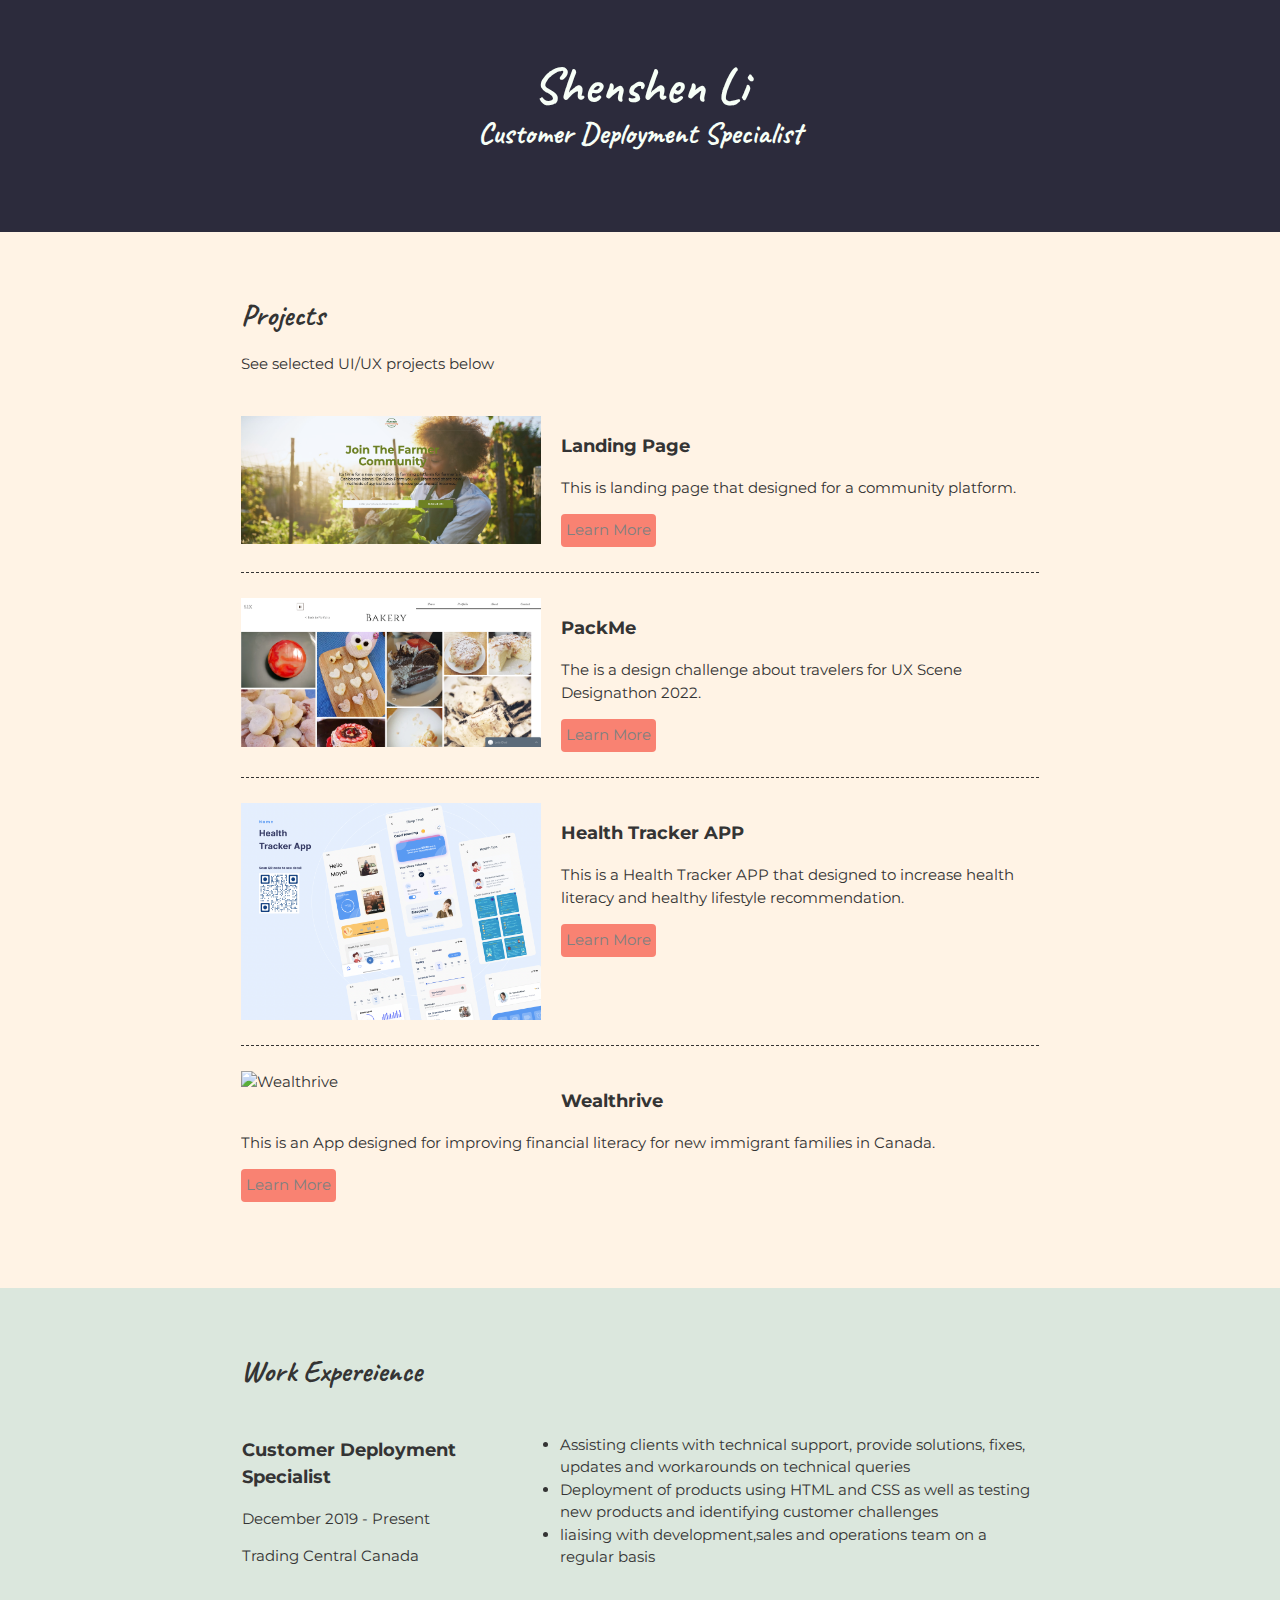
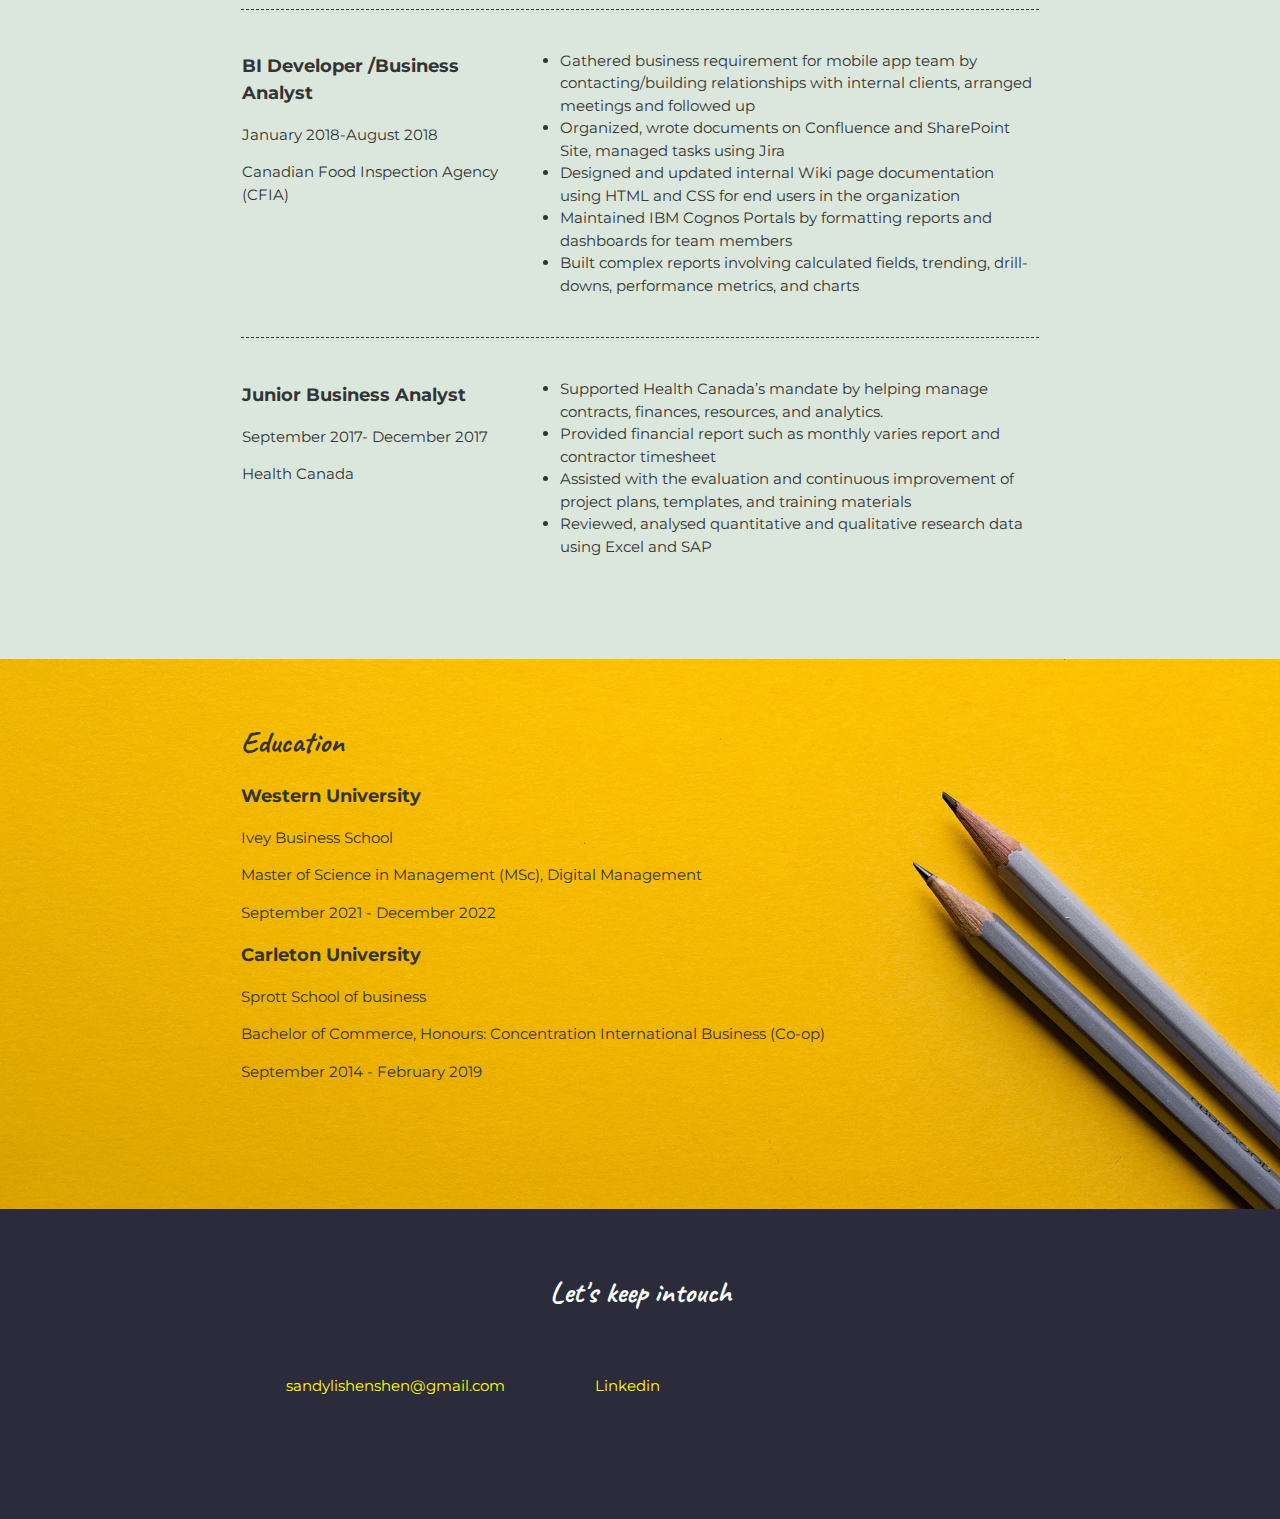
==== index.html @ 607947b1 "Update index.html" ====
<!DOCTYPE html>
<html lang="en">
<head>
	<meta charset="utf-8">
	<meta name = "profolio" content="new profolio page ">
	<title>Shenshen Li</title>

    <link href="https://fonts.googleapis.com/css?family=Caveat|Montserrat:400,600&display=swap" rel="stylesheet">
	<link href="styless.css" rel="stylesheet" >
</head>
<body>
	<main>
<!-- .......................about .........................-->
		<header>
			<div class="content-wrap">
				<h1>Shenshen Li</h1>
				<h2>Customer Deployment Specialist</h2>
				<p> </p>
			</div>
		</header>
<!-- .......................projects.........................-->		
		<section class="projects">
			<div class="content-wrap divider">
				<h2>Projects</h2>
				<p>See selected UI/UX projects below </p>
				<section class="project-item">
					<img src="Screen Shot 2022-08-23 at 4.52.45 PM.png" alt="landing page">
					<h3>Landing Page</h3>
					<p>This is landing page that designed for a community platform. </p>
					<a class="bth" href="https://farmercommunity-landingpage.webflow.io/" target="_blank">Learn More</a>
				</section>
				<section class="project-item">
					<img src="foodwix.png" alt="Devpost">
					<h3>PackMe</h3>
					<p>The is a design challenge about travelers for UX Scene Designathon 2022. </p>

					<a class="bth" href=" https://devpost.com/software/packme?ref_content=user-portfolio&ref_feature=in_progress" target="_blank">Learn More</a>	
				</section>
				<section class="project-item">
					<img src="Screen Shot 2022-06-23 at 11.46.42 PM.png" alt="APP">
					<h3>Health Tracker APP</h3>
					<p>This is a Health Tracker APP that designed to increase health literacy and healthy lifestyle recommendation.</p>
					<a class="bth" href="https://www.figma.com/proto/565x7uOjhuaVOLy9iM3Ex4/Roche-Prototype?node-id=97%3A1540&scaling=scale-down&page-id=97%3A1268&starting-point-node-id=97%3A1540" target="_blank">Learn More</a>
				</section>
				<section class="project-item">
					<img src="Group 1457.png" alt="Wealthrive">
					<h3>Wealthrive</h3>
					<p>This is an App designed for improving financial literacy for new immigrant families in Canada. </p>
					<a class="bth" href="https://devpost.com/software/wealthrive?ref_content=my-projects-tab&ref_feature=my_projects" target="_blank">Learn More</a>
				</section>
			</div>
		</section>
<!-- .......................work expereience ................-->
		
		<section class="work">
			<div class="content-wrap divider">
				<h2>Work Expereience</h2>
			<!-- job one -->
				<section class="job-item">
					<div class="job-detail">
						<h3>Customer Deployment Specialist</h3>
						<p>December 2019 - Present</p>
						<p>Trading Central Canada</p>
					</div>
					<ul class="job-summary">
						<li> Assisting clients with technical support, provide solutions, fixes, updates and workarounds on technical queries</li>
						<li> Deployment of products using HTML and CSS as well as testing new products and identifying customer challenges</li>
						<li> liaising with development,sales and operations team on a regular basis</li>
					</ul>
				</section>
			<!-- job two -->
				<section class="job-item">
					<div class="job-detail">
						<h3>BI Developer /Business Analyst</h3>
						<p>January 2018-August 2018</p>
						<p>Canadian Food Inspection Agency (CFIA)</p>
					</div>
					<ul class="job-summary">
						<li> Gathered business requirement for mobile app team by contacting/building relationships with internal clients, arranged meetings and followed up   </li>
						<li>Organized, wrote documents on Confluence and SharePoint Site, managed tasks using Jira</li>
						<li>Designed and updated internal Wiki page documentation using HTML and CSS for end users in the organization</li>
						<li>Maintained IBM Cognos Portals by formatting reports and dashboards for team members</li>
						<li>Built complex reports involving calculated fields, trending, drill-downs, performance metrics, and charts</li>
					</ul>
				</section>
			<!-- job three -->
				<section class="job-item">
					<div class="job-detail">
						<h3>Junior Business Analyst</h3>
						<p>September 2017- December 2017</p>
						<p>Health Canada</p>
					</div>
					<ul class="job-summary">
						<li>Supported Health Canada’s mandate by helping manage contracts, finances, resources, and analytics.</li>
						<li> Provided financial report such as monthly varies report and contractor timesheet</li>
						<li> Assisted with the evaluation and continuous improvement of project plans, templates, and training materials</li>
						<li>Reviewed, analysed quantitative and qualitative research data using Excel and SAP</li>
					</ul>
				</section>
			</div>
		</section>

<!-- .......................education.........................-->
		<section class="education">
			<div class="content-wrap">
				<h2>Education</h2>
				<section>
					<h3>Western University</h3>
					<p>Ivey Business School</p>
					<p>Master of Science in Management (MSc), Digital Management</p>
					<p>September 2021 - December 2022</p>
				</section>
				<section>
					<h3>Carleton University</h3>
					<p>Sprott School of business</p>
					<p>Bachelor of Commerce, Honours: Concentration International Business (Co-op)</p>
					<p>September 2014 - February 2019</p>
				</section>

			</div>
		</section>

<!-- .......................content info......................-->
		<footer>
			<div class="content-wrap">
				<h2>Let's keep intouch</h2>
				<ul class="contact-list">
					<li><a href ="sandylishenshen@gmail.com" target="_blank">sandylishenshen@gmail.com</a></li> 
					<li><a href ="https://www.linkedin.com/in/shenshen-l-138b79b1/" target="_blank">Linkedin</a></li>
				</ul>
			</div>
		</footer>
	</main>
</body>
</html>
---- styless.css ----
/*---------------------------global styles---------------------------*/

html {
  box-sizing: border-box;
}
*, *:before, *:after {
  box-sizing: inherit;
}

body {
	color: #343434;
	margin: 0;
	padding: 0;
	font-size: 15px;
	line-height: 1.5;
	text-align: left;
	font-family: 'Montserrat', sans-serif;
}
h1{
	font-size: 50px;
	line-height: 1;
}

h2{
	font-size: 30px;
}
h1,h2{
	font-family: 'Caveat', cursive;
	margin: 0;
	border: 0;
}

.content-wrap {
	max-width: 800px;
  	width: 85%;
  	margin: 0 auto;
  	padding: 60px 0;
}

a{
	color: grey;
	text-decoration: none
}
a:hover{
	text-decoration: none;
	color: black;
}

img{
	width: 300px;
}
div{
	border:1px solid transparent;
}

.divider > section {
  border-bottom: 1px dashed #343434;
  padding: 25px 0;
}
.divider > section:last-of-type {
  border-bottom: none;
}

/*-------------------------profile----------------------------*/
header {
	background: #2c2b3c;
	color: #F7FFF7;
	margin: 0;
	text-align: center;
}


/*--------------------------projects---------------------------------*/
.projects {
	background: #FFF3E5;
}
.bth {
	background: #f98272;
	color: grey;
	text-decoration: none;
	padding: 5px;
	border-radius: 4px;
	display: inline-block;

}
.bth:hover{
	background:#ffcc56;
}

.project-item {
	overflow: hidden;
}
/*----------------------------------work experience--------------------------*/

.work {
	background: #DBE7DD;
}

/*--------------------------------------education------------------------------------*/
.education {
	background-image: url(joanna-kosinska-unsplash.jpg);
	background-size: cover;
	background-position: top right;
  	padding-bottom: 50px;
}

/*---------------------------------------contact info---------------------------------*/
footer {
	background: #2c2b3c;
	color: #F7FFF7;
	text-align: center;
}

.contact-list {
	list-style-type: none;
	padding: 0;
	display: flex;

}

.contact-list a {
  padding: 35px;
  margin: 10px;
  display: inline-block;
  color: yellow;
}

.contact-list a:hover{
	color: white;
}

/*------------------------------------------responsive-------------------------*/

  .job-item {
    display: grid;
    grid-template-columns: 1fr 2fr;
    column-gap: 20px;
  }
 /* @media screen and (min-width:750px){
  header, footer {
    text-align: center;
  }*/
    .project-item img {
    float: left;
    margin-right: 20px;
  }
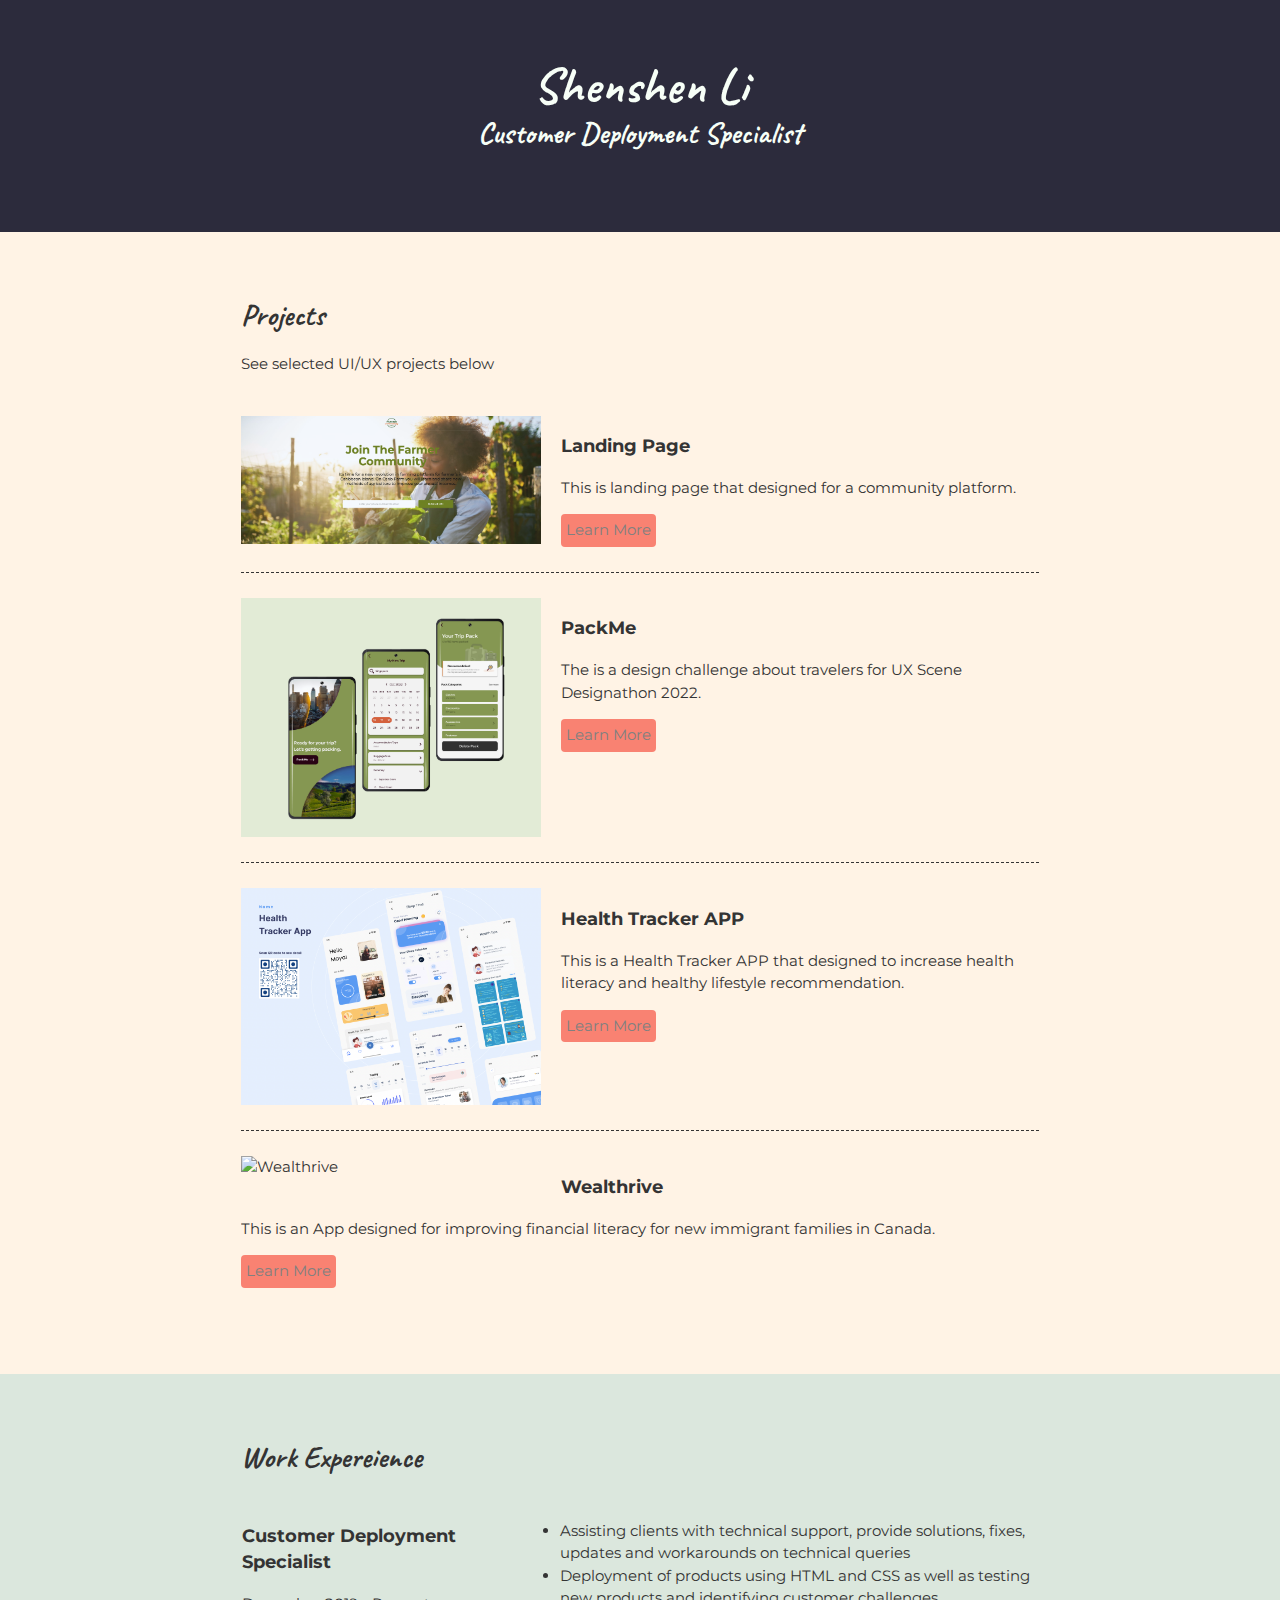
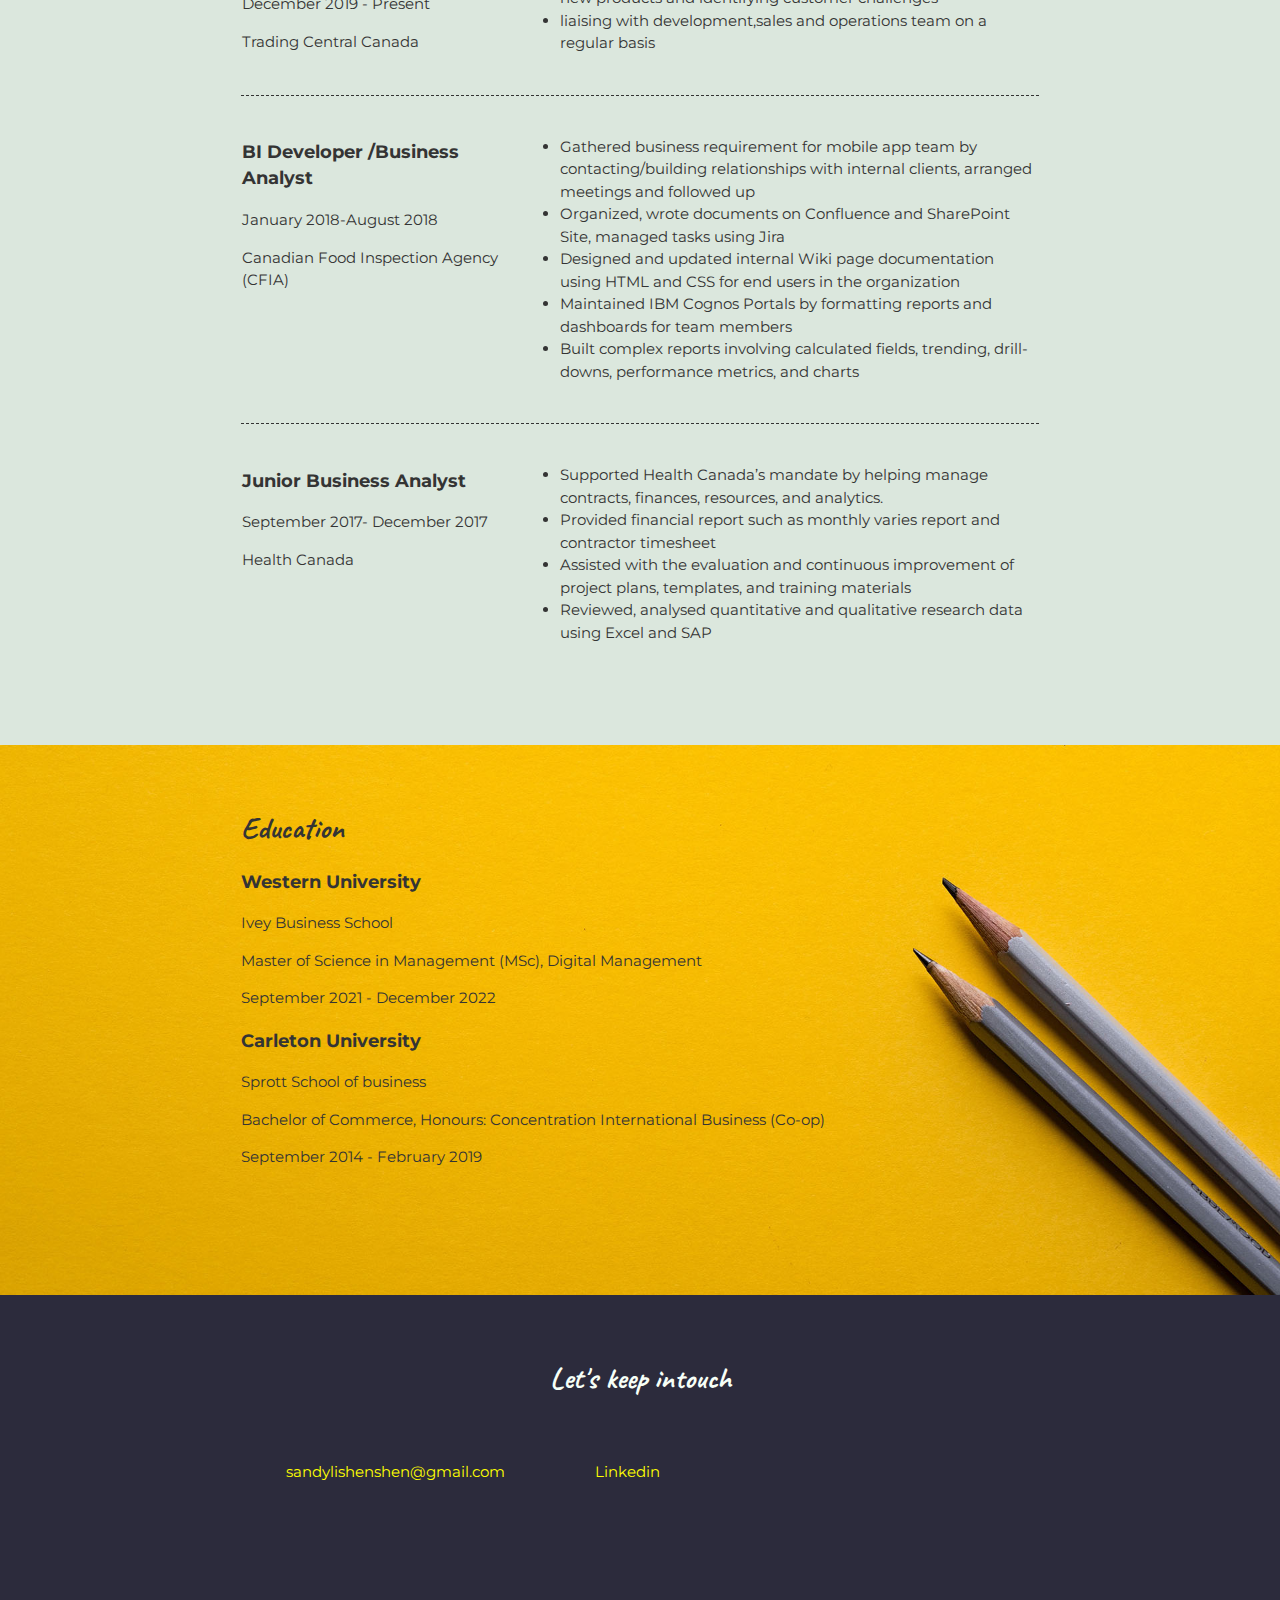
==== commit 19d8ee29: "Update index.html" ====
--- a/index.html
+++ b/index.html
@@ -1,4 +1,4 @@
-<!DOCTYPE html>
+ <!DOCTYPE html>
 <html lang="en">
 <head>
 	<meta charset="utf-8">
@@ -30,7 +30,7 @@
 					<a class="bth" href="https://farmercommunity-landingpage.webflow.io/" target="_blank">Learn More</a>
 				</section>
 				<section class="project-item">
-					<img src="foodwix.png" alt="Devpost">
+					<img src="Frame 1.png" alt="Devpost">
 					<h3>PackMe</h3>
 					<p>The is a design challenge about travelers for UX Scene Designathon 2022. </p>
 
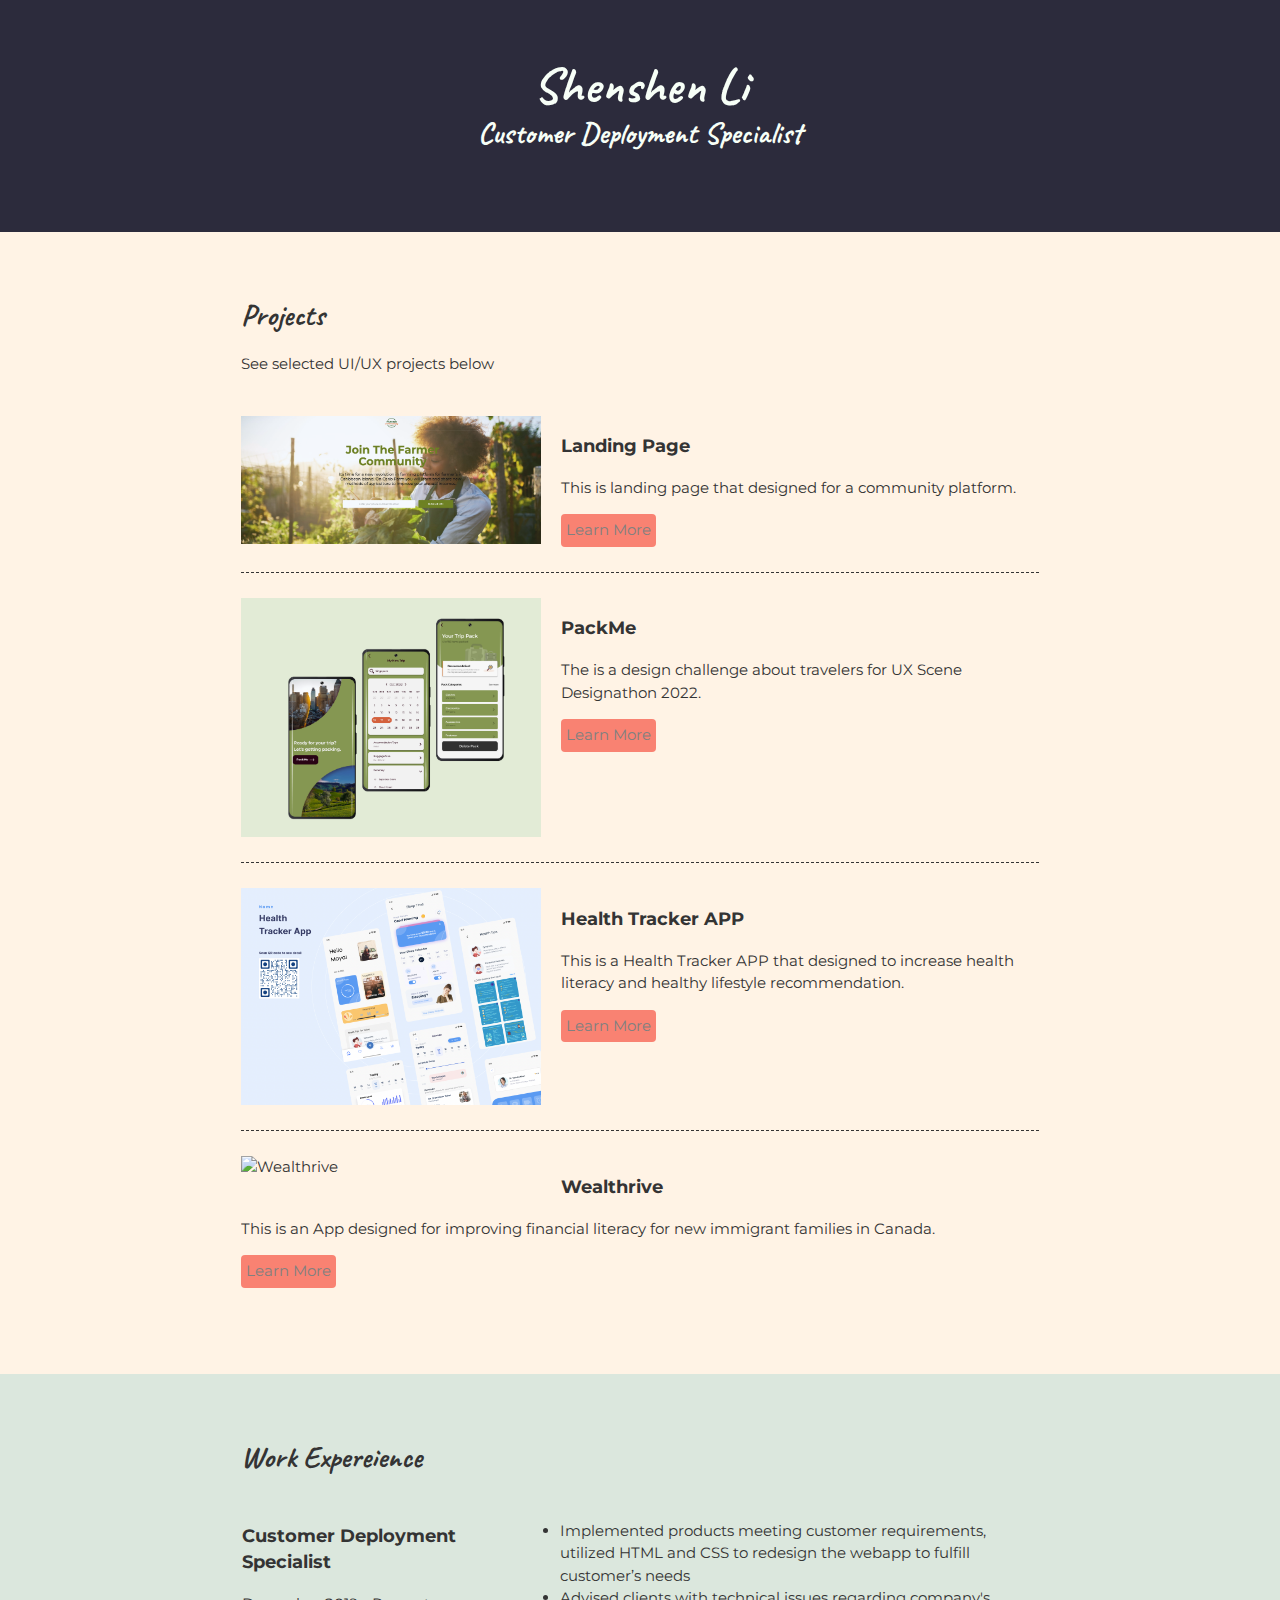
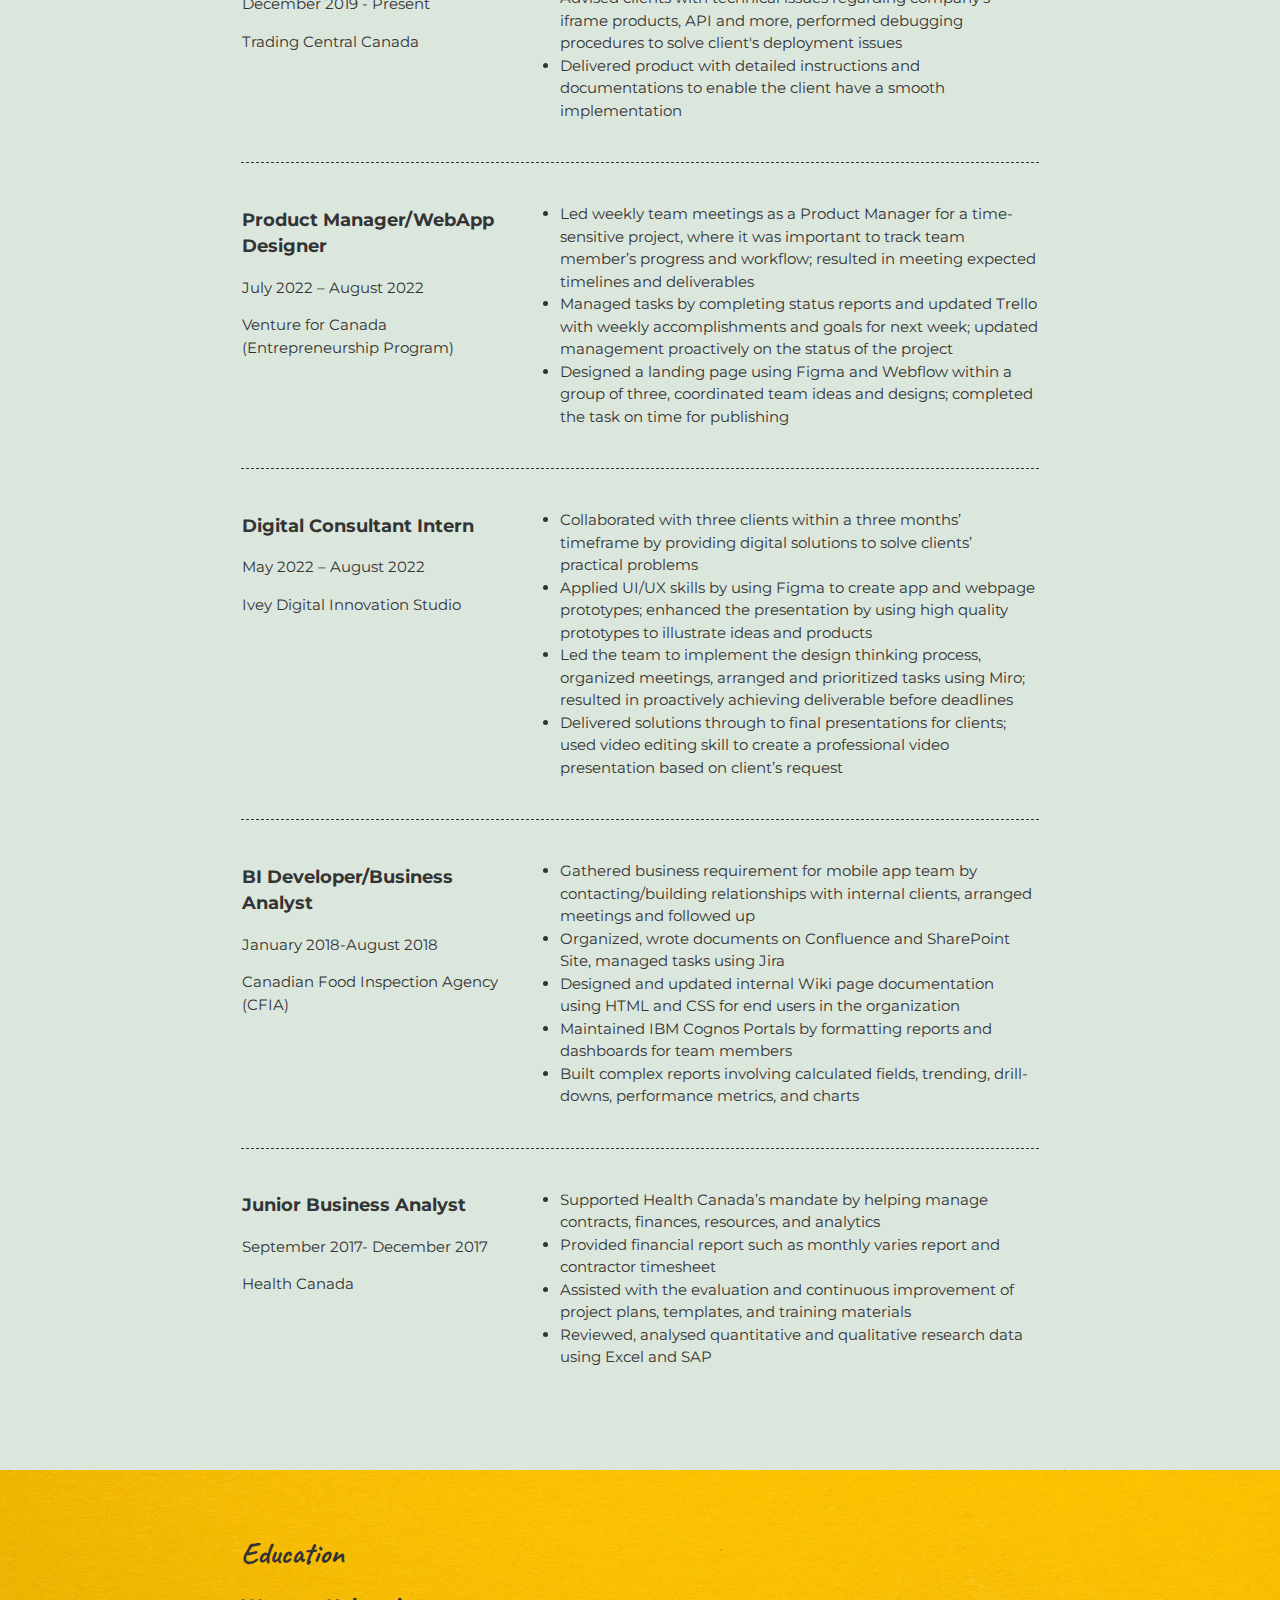
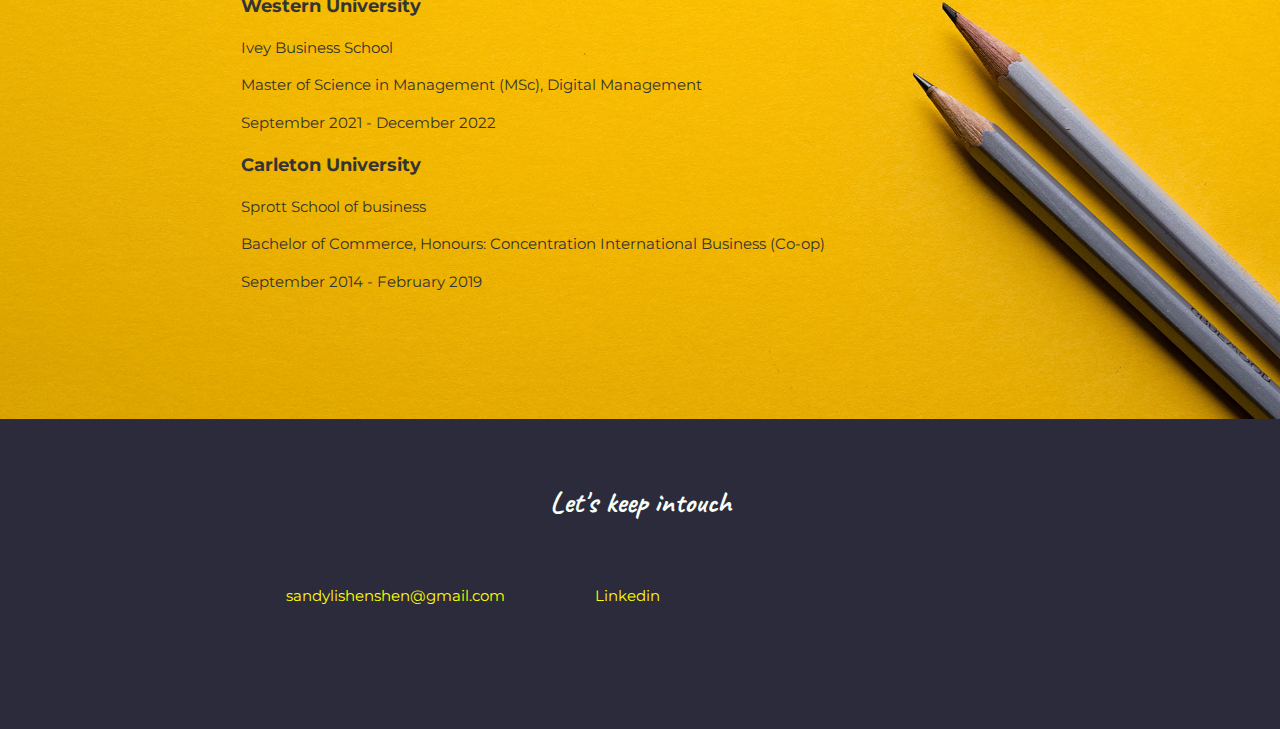
==== commit 23104dd3: "Update index.html" ====
--- a/index.html
+++ b/index.html
@@ -63,27 +63,57 @@
 						<p>Trading Central Canada</p>
 					</div>
 					<ul class="job-summary">
-						<li> Assisting clients with technical support, provide solutions, fixes, updates and workarounds on technical queries</li>
-						<li> Deployment of products using HTML and CSS as well as testing new products and identifying customer challenges</li>
-						<li> liaising with development,sales and operations team on a regular basis</li>
+						<li> Implemented products meeting customer requirements, utilized HTML and CSS to redesign the webapp to fulfill customer’s needs</li>
+						<li> Advised clients with technical issues regarding company's iframe products, API and more, performed debugging procedures to solve client's deployment issues</li>
+						<li> Delivered product with detailed instructions and documentations to enable the client have a smooth implementation</li>
 					</ul>
 				</section>
+				
 			<!-- job two -->
 				<section class="job-item">
 					<div class="job-detail">
-						<h3>BI Developer /Business Analyst</h3>
+						<h3>Product Manager/WebApp Designer</h3>
+						<p>July 2022 – August 2022</p>
+						<p>Venture for Canada (Entrepreneurship Program)</p>
+					</div>
+					<ul class="job-summary">
+						<li>Led weekly team meetings as a Product Manager for a time-sensitive project, where it was important to track team member’s progress and workflow; resulted in meeting expected timelines and deliverables </li>
+						<li>Managed tasks by completing status reports and updated Trello with weekly accomplishments and goals for next week; updated management proactively on the status of the project</li>
+						<li>Designed a landing page using Figma and Webflow within a group of three, coordinated team ideas and designs; completed the task on time for publishing</li>
+					</ul>
+				</section>
+				
+			<!-- job three -->
+				<section class="job-item">
+					<div class="job-detail">
+						<h3>Digital Consultant Intern</h3>
+						<p>May 2022 – August 2022</p>
+						<p>Ivey Digital Innovation Studio</p>
+					</div>
+					<ul class="job-summary">
+						<li>Collaborated with three clients within a three months’ timeframe by providing digital solutions to solve clients’ practical problems</li>
+						<li>Applied UI/UX skills by using Figma to create app and webpage prototypes; enhanced the presentation by using high quality prototypes to illustrate ideas and products</li>
+						<li>Led the team to implement the design thinking process, organized meetings, arranged and prioritized tasks using Miro; resulted in proactively achieving deliverable before deadlines</li>
+						<li>Delivered solutions through to final presentations for clients; used video editing skill to create a professional video presentation based on client’s request</li>
+					</ul>
+				</section>
+				
+			<!-- job four -->
+				<section class="job-item">
+					<div class="job-detail">
+						<h3>BI Developer/Business Analyst</h3>
 						<p>January 2018-August 2018</p>
 						<p>Canadian Food Inspection Agency (CFIA)</p>
 					</div>
 					<ul class="job-summary">
-						<li> Gathered business requirement for mobile app team by contacting/building relationships with internal clients, arranged meetings and followed up   </li>
+						<li>Gathered business requirement for mobile app team by contacting/building relationships with internal clients, arranged meetings and followed up</li>
 						<li>Organized, wrote documents on Confluence and SharePoint Site, managed tasks using Jira</li>
 						<li>Designed and updated internal Wiki page documentation using HTML and CSS for end users in the organization</li>
 						<li>Maintained IBM Cognos Portals by formatting reports and dashboards for team members</li>
 						<li>Built complex reports involving calculated fields, trending, drill-downs, performance metrics, and charts</li>
 					</ul>
 				</section>
-			<!-- job three -->
+			<!-- job five -->
 				<section class="job-item">
 					<div class="job-detail">
 						<h3>Junior Business Analyst</h3>
@@ -91,9 +121,9 @@
 						<p>Health Canada</p>
 					</div>
 					<ul class="job-summary">
-						<li>Supported Health Canada’s mandate by helping manage contracts, finances, resources, and analytics.</li>
-						<li> Provided financial report such as monthly varies report and contractor timesheet</li>
-						<li> Assisted with the evaluation and continuous improvement of project plans, templates, and training materials</li>
+						<li>Supported Health Canada’s mandate by helping manage contracts, finances, resources, and analytics</li>
+						<li>Provided financial report such as monthly varies report and contractor timesheet</li>
+						<li>Assisted with the evaluation and continuous improvement of project plans, templates, and training materials</li>
 						<li>Reviewed, analysed quantitative and qualitative research data using Excel and SAP</li>
 					</ul>
 				</section>
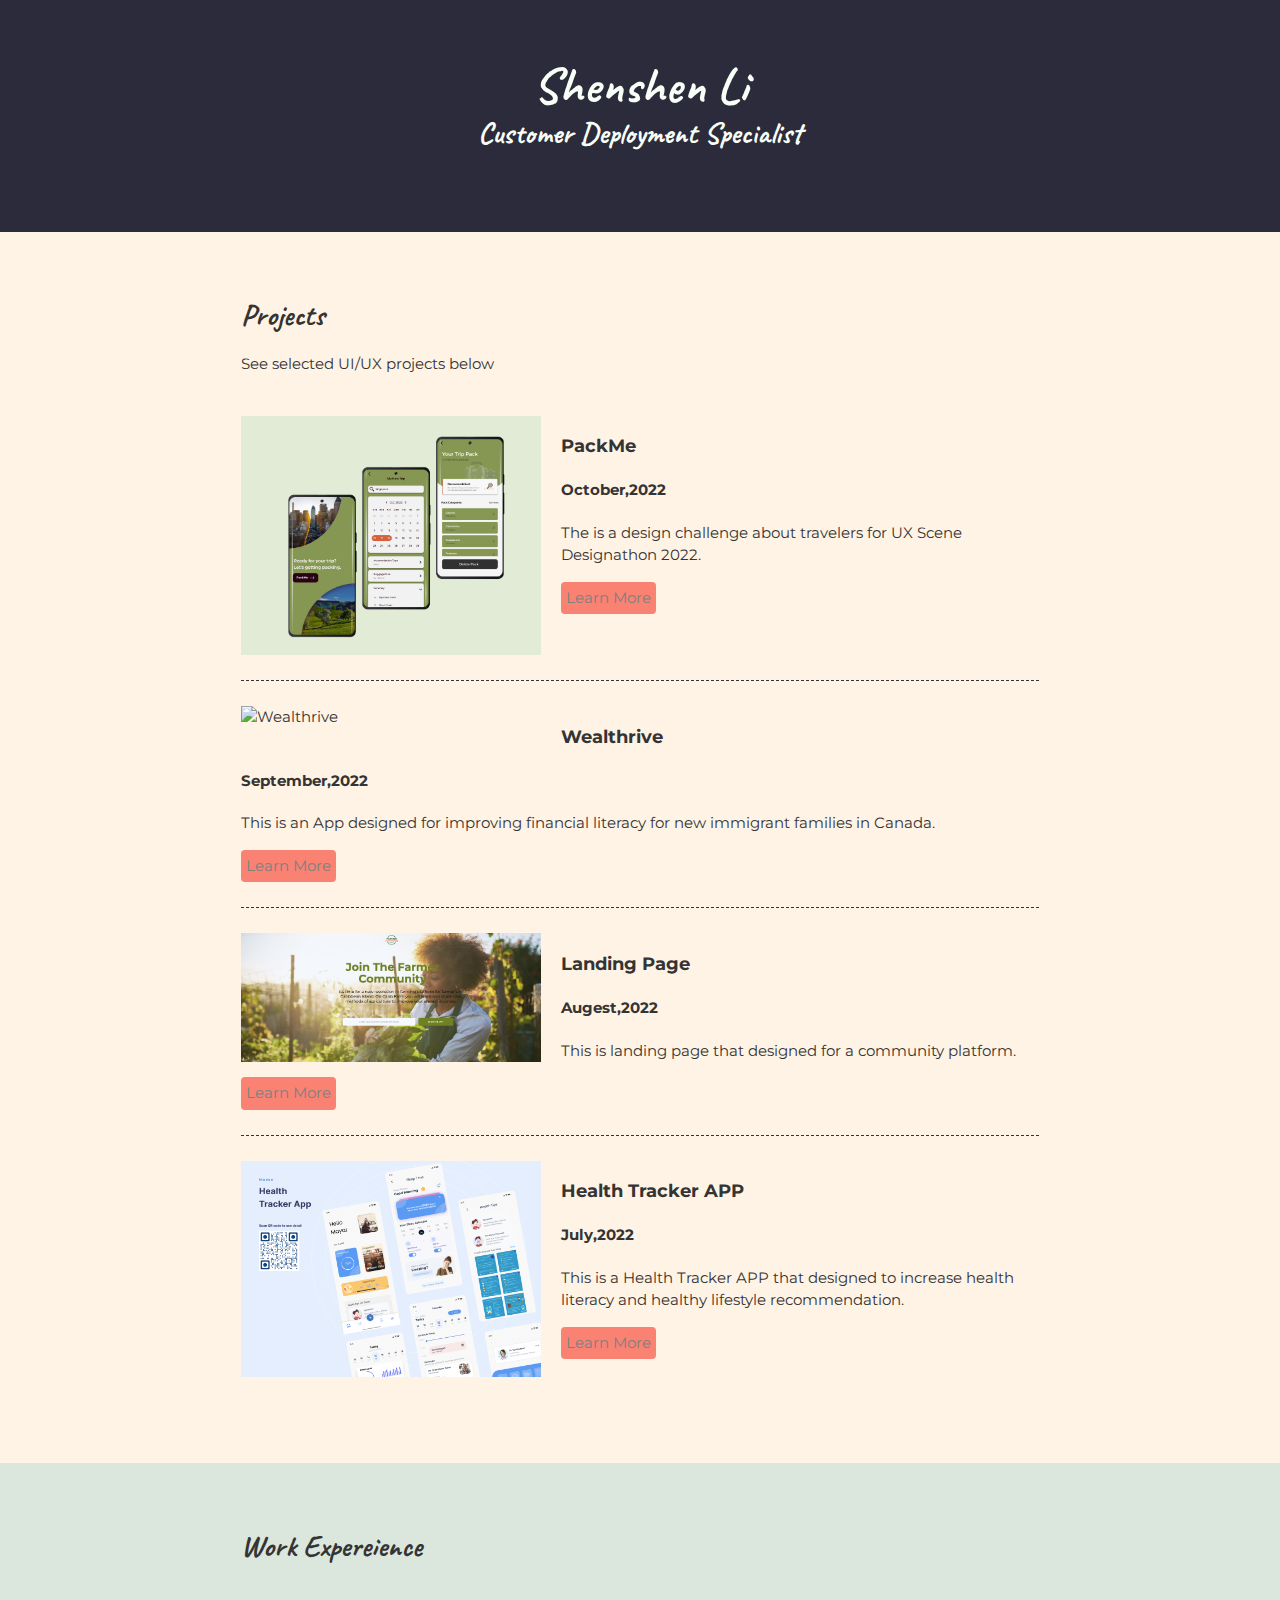
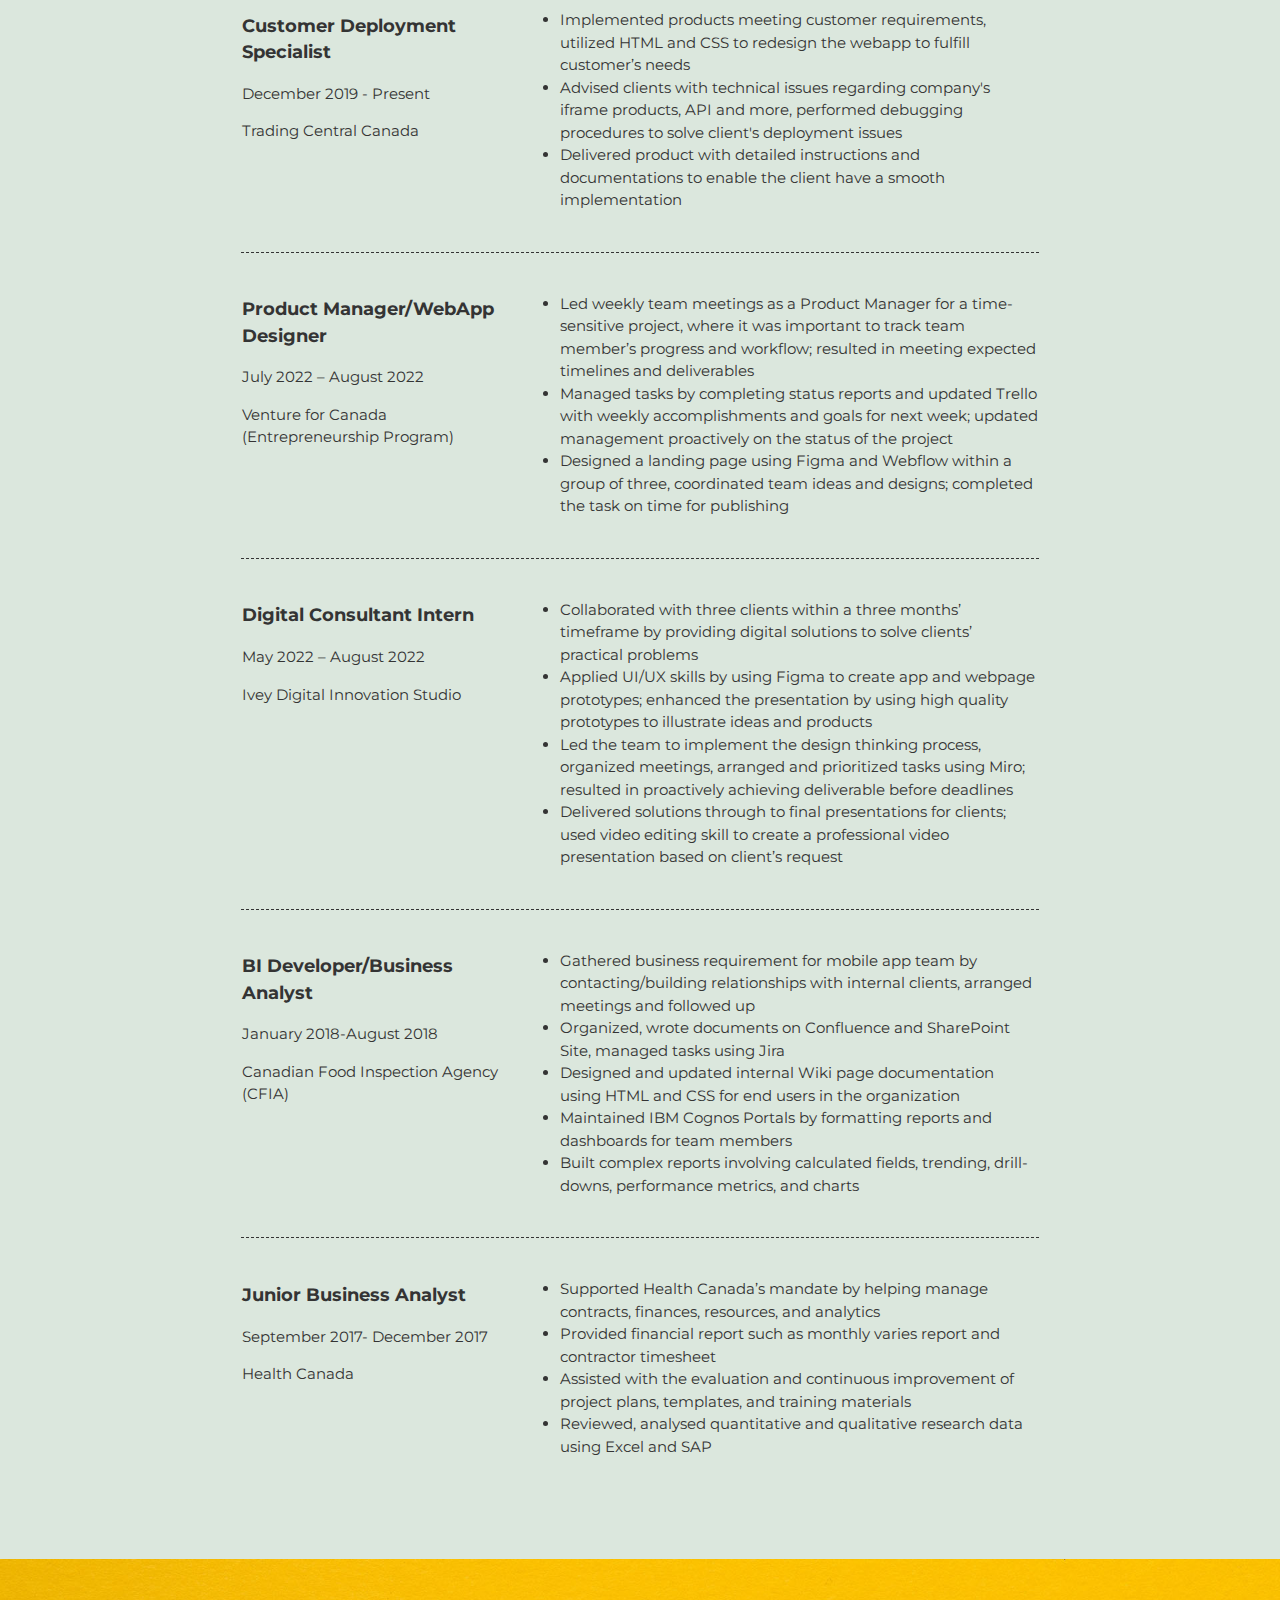
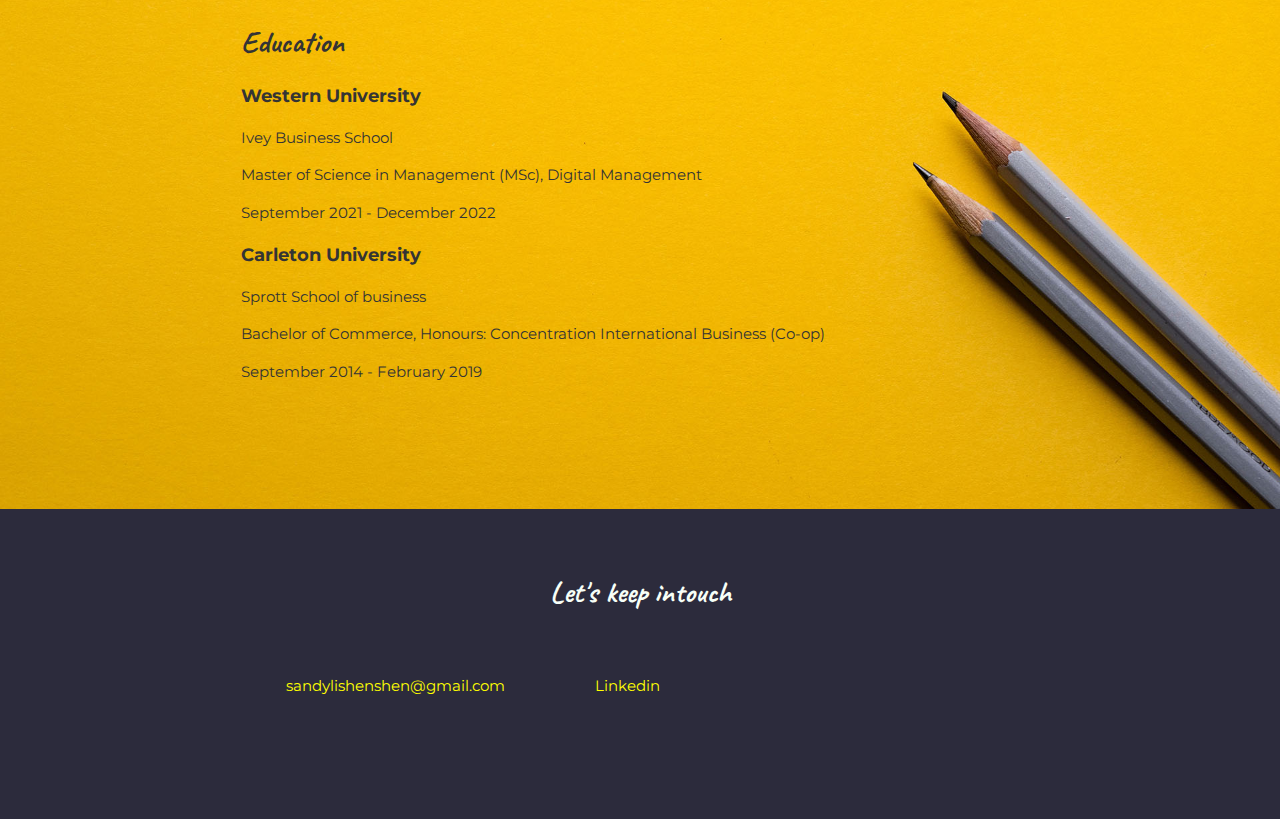
==== commit f70f153b: "Update index.html" ====
--- a/index.html
+++ b/index.html
@@ -24,30 +24,35 @@
 				<h2>Projects</h2>
 				<p>See selected UI/UX projects below </p>
 				<section class="project-item">
+					<img src="Frame 1.png" alt="Devpost">
+					<h3>PackMe</h3>
+					<h4>October,2022</h4>
+					<p>The is a design challenge about travelers for UX Scene Designathon 2022. </p>
+					<a class="bth" href=" https://devpost.com/software/packme?ref_content=user-portfolio&ref_feature=in_progress" target="_blank">Learn More</a>	
+				</section>
+				
+				<section class="project-item">
+					<img src="Group 1457.png" alt="Wealthrive">
+					<h3>Wealthrive</h3>
+					<h4>September,2022</h4>
+					<p>This is an App designed for improving financial literacy for new immigrant families in Canada. </p>
+					<a class="bth" href="https://devpost.com/software/wealthrive?ref_content=my-projects-tab&ref_feature=my_projects" target="_blank">Learn More</a>
+				</section>
+				<section class="project-item">
 					<img src="Screen Shot 2022-08-23 at 4.52.45 PM.png" alt="landing page">
 					<h3>Landing Page</h3>
+					<h4>Augest,2022</h4>
 					<p>This is landing page that designed for a community platform. </p>
 					<a class="bth" href="https://farmercommunity-landingpage.webflow.io/" target="_blank">Learn More</a>
 				</section>
 				<section class="project-item">
-					<img src="Frame 1.png" alt="Devpost">
-					<h3>PackMe</h3>
-					<p>The is a design challenge about travelers for UX Scene Designathon 2022. </p>
-
-					<a class="bth" href=" https://devpost.com/software/packme?ref_content=user-portfolio&ref_feature=in_progress" target="_blank">Learn More</a>	
-				</section>
-				<section class="project-item">
 					<img src="Screen Shot 2022-06-23 at 11.46.42 PM.png" alt="APP">
 					<h3>Health Tracker APP</h3>
+					<h4>July,2022</h4>
 					<p>This is a Health Tracker APP that designed to increase health literacy and healthy lifestyle recommendation.</p>
 					<a class="bth" href="https://www.figma.com/proto/565x7uOjhuaVOLy9iM3Ex4/Roche-Prototype?node-id=97%3A1540&scaling=scale-down&page-id=97%3A1268&starting-point-node-id=97%3A1540" target="_blank">Learn More</a>
 				</section>
-				<section class="project-item">
-					<img src="Group 1457.png" alt="Wealthrive">
-					<h3>Wealthrive</h3>
-					<p>This is an App designed for improving financial literacy for new immigrant families in Canada. </p>
-					<a class="bth" href="https://devpost.com/software/wealthrive?ref_content=my-projects-tab&ref_feature=my_projects" target="_blank">Learn More</a>
-				</section>
+
 			</div>
 		</section>
 <!-- .......................work expereience ................-->
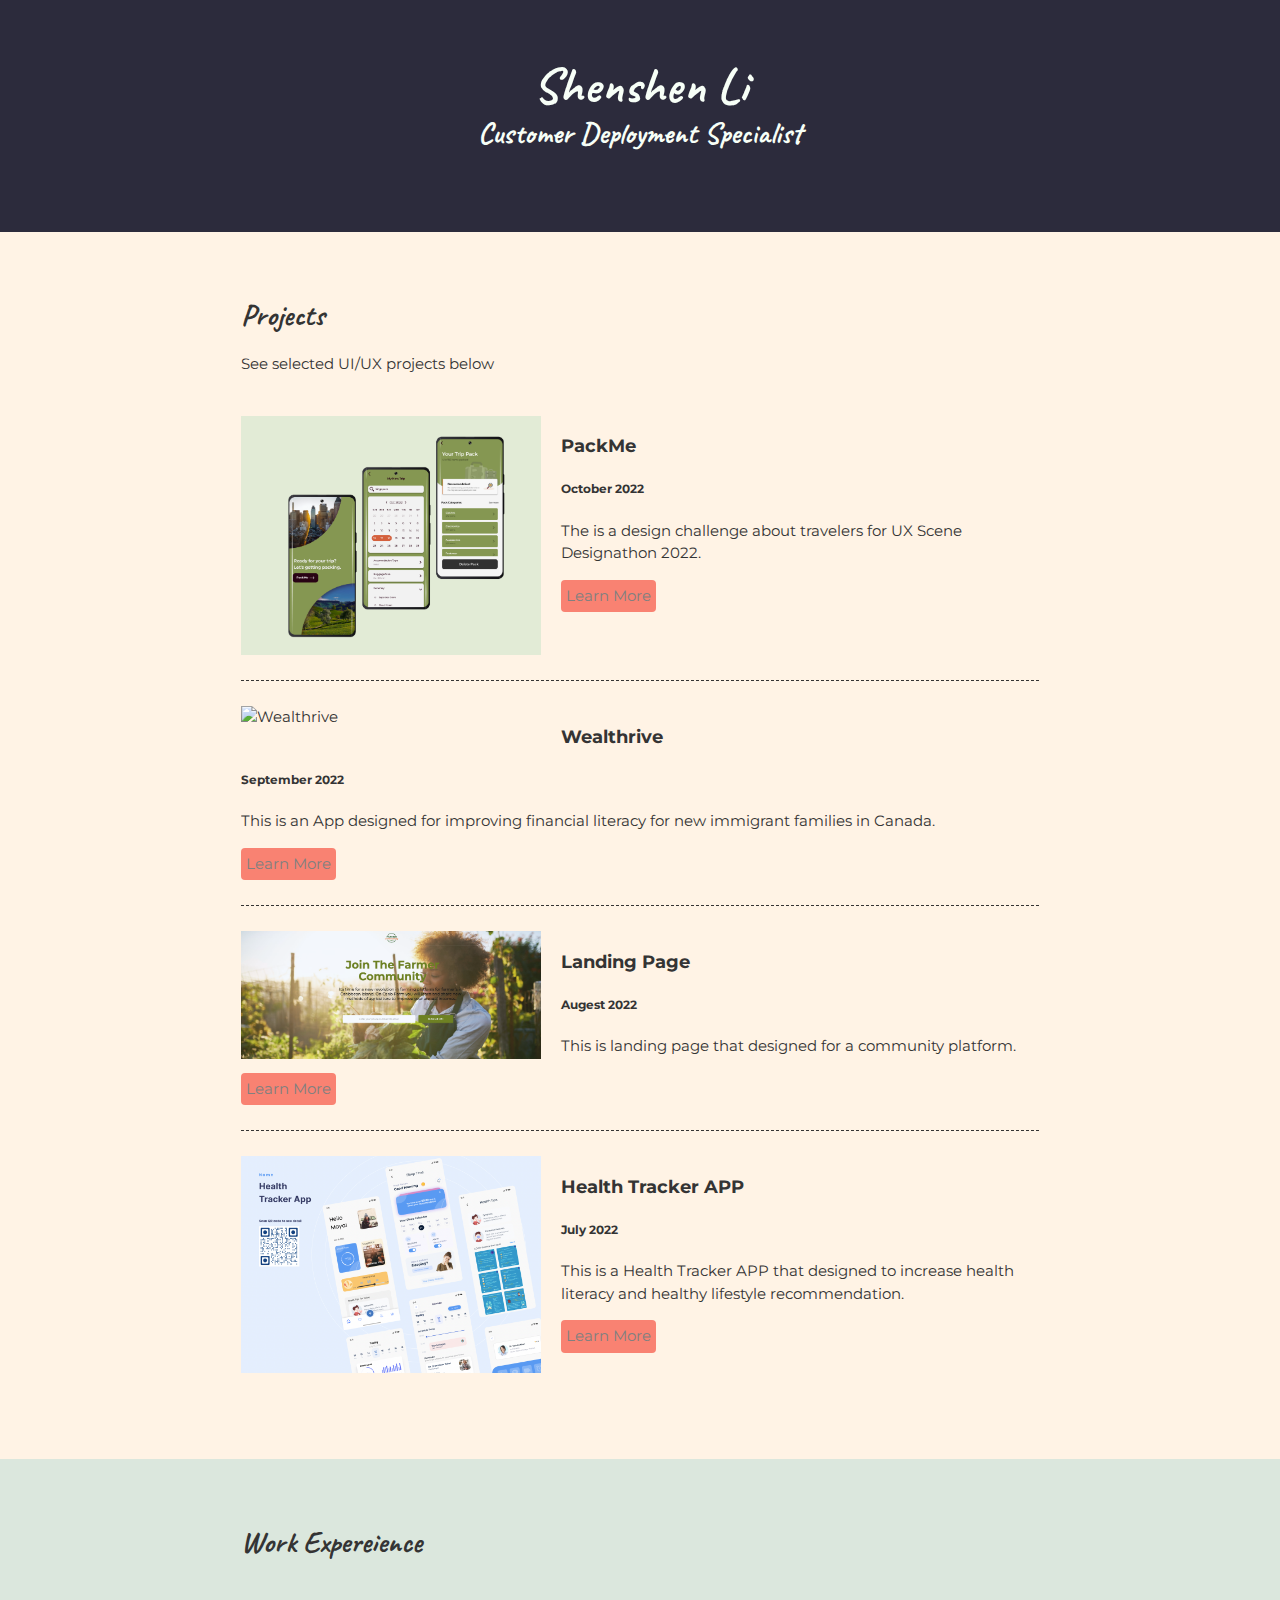
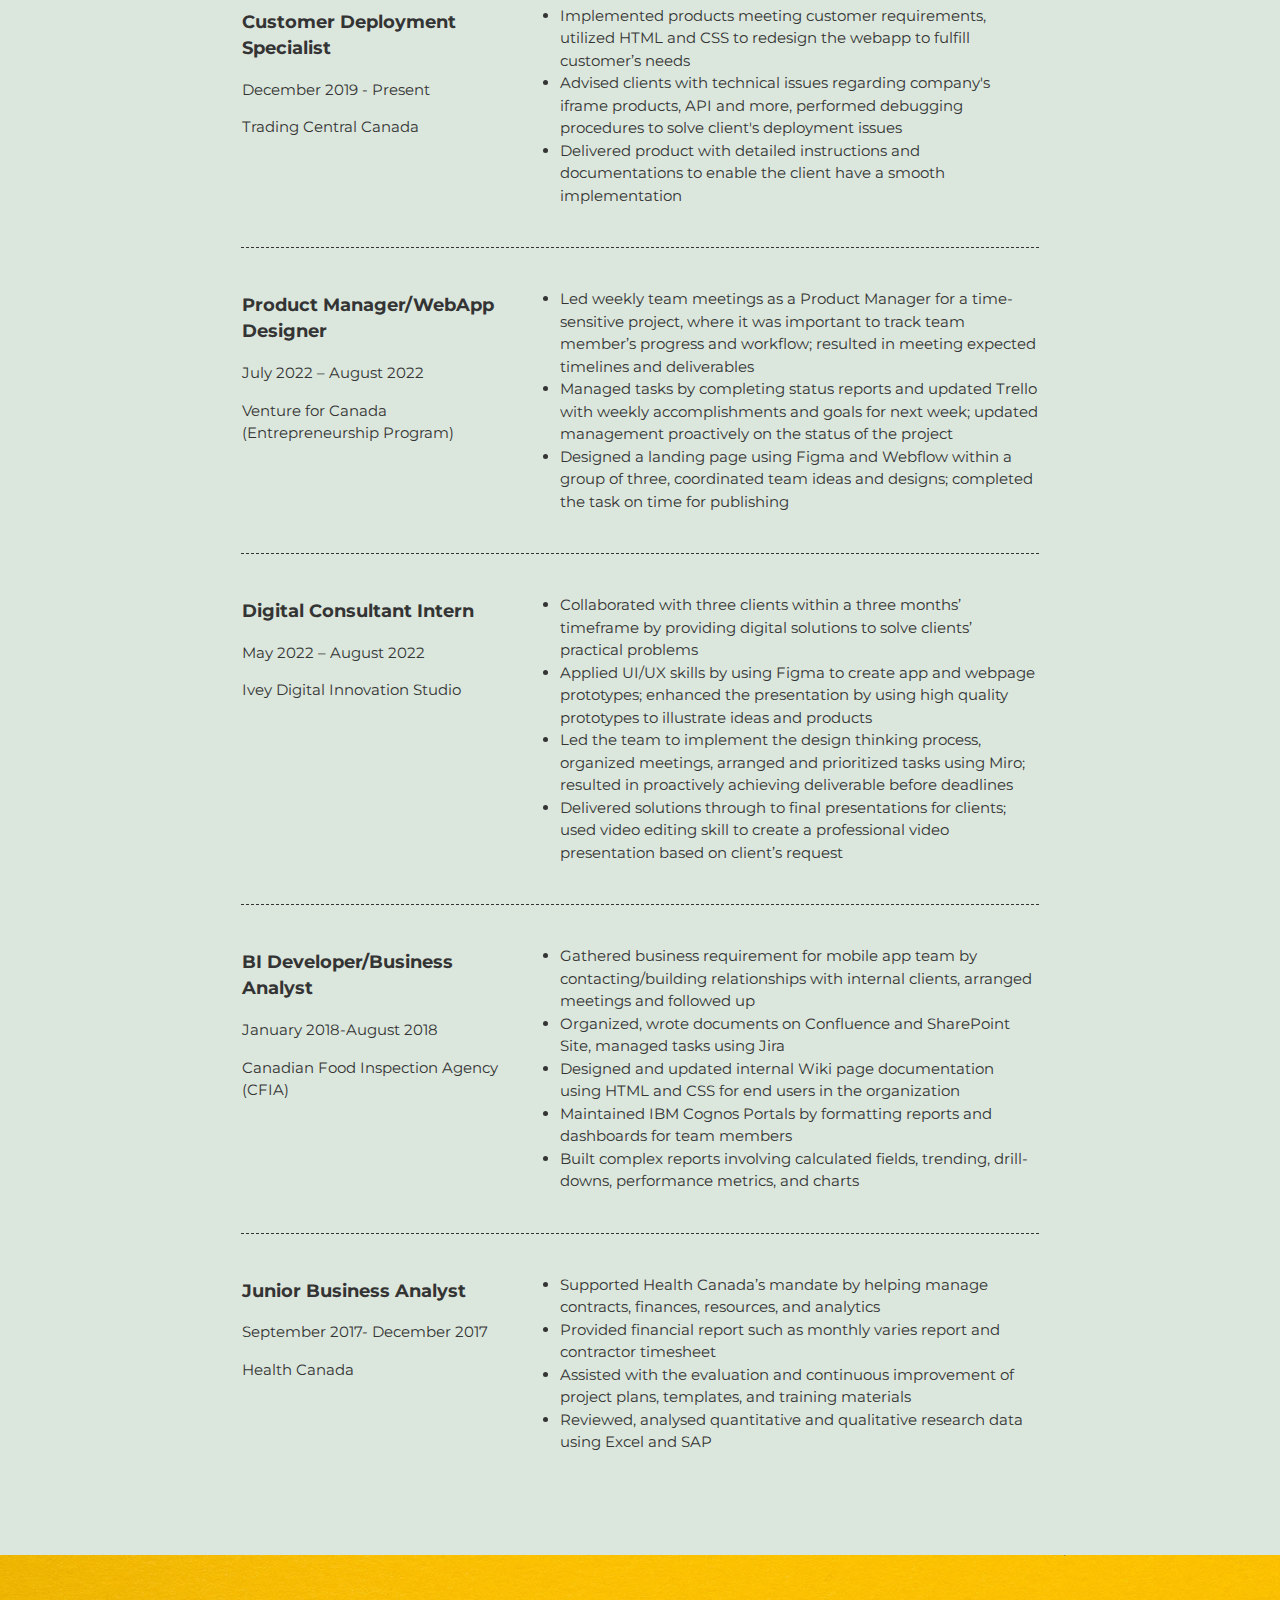
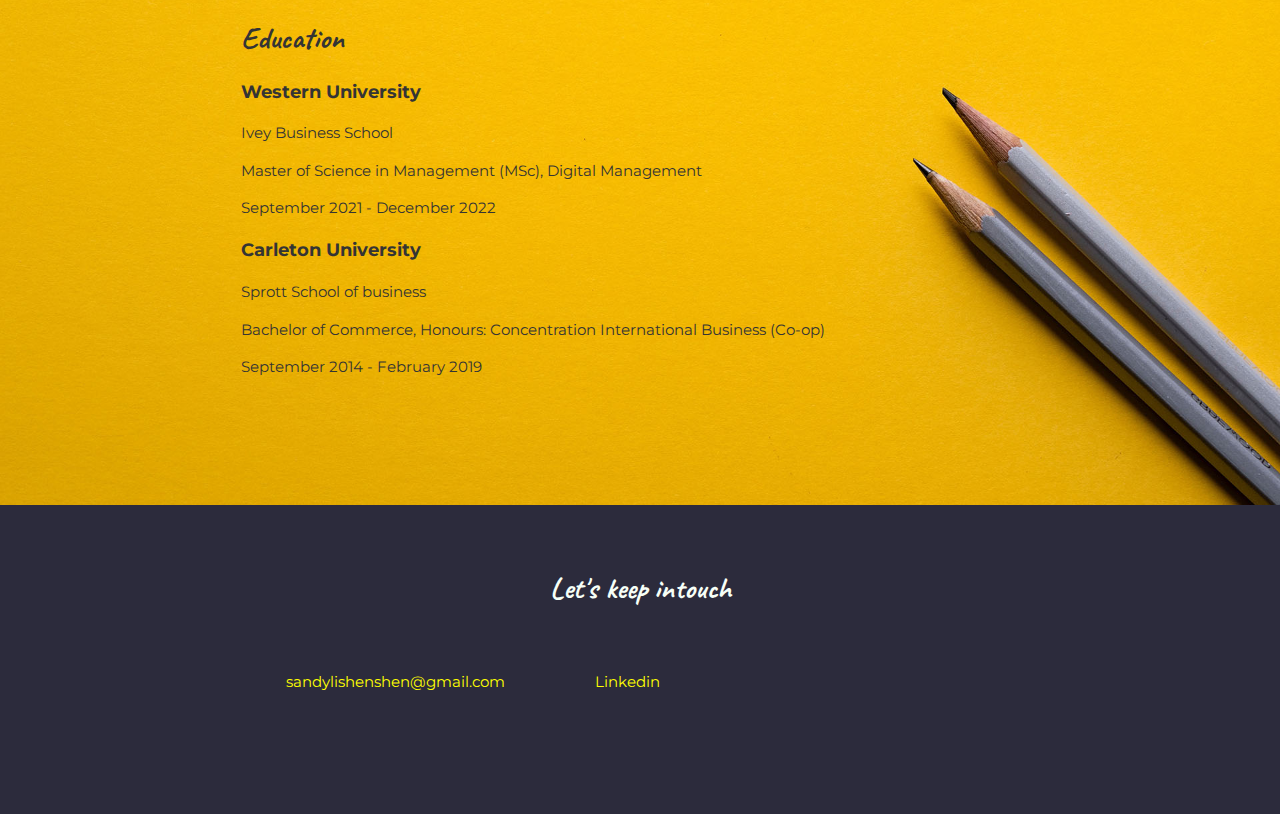
==== commit ce955fae: "Update index.html" ====
--- a/index.html
+++ b/index.html
@@ -26,7 +26,7 @@
 				<section class="project-item">
 					<img src="Frame 1.png" alt="Devpost">
 					<h3>PackMe</h3>
-					<h4>October,2022</h4>
+					<h5>October 2022</h5>
 					<p>The is a design challenge about travelers for UX Scene Designathon 2022. </p>
 					<a class="bth" href=" https://devpost.com/software/packme?ref_content=user-portfolio&ref_feature=in_progress" target="_blank">Learn More</a>	
 				</section>
@@ -34,21 +34,21 @@
 				<section class="project-item">
 					<img src="Group 1457.png" alt="Wealthrive">
 					<h3>Wealthrive</h3>
-					<h4>September,2022</h4>
+					<h5>September 2022</h5>
 					<p>This is an App designed for improving financial literacy for new immigrant families in Canada. </p>
 					<a class="bth" href="https://devpost.com/software/wealthrive?ref_content=my-projects-tab&ref_feature=my_projects" target="_blank">Learn More</a>
 				</section>
 				<section class="project-item">
 					<img src="Screen Shot 2022-08-23 at 4.52.45 PM.png" alt="landing page">
 					<h3>Landing Page</h3>
-					<h4>Augest,2022</h4>
+					<h5>Augest 2022</h5>
 					<p>This is landing page that designed for a community platform. </p>
 					<a class="bth" href="https://farmercommunity-landingpage.webflow.io/" target="_blank">Learn More</a>
 				</section>
 				<section class="project-item">
 					<img src="Screen Shot 2022-06-23 at 11.46.42 PM.png" alt="APP">
 					<h3>Health Tracker APP</h3>
-					<h4>July,2022</h4>
+					<h5>July 2022</h5>
 					<p>This is a Health Tracker APP that designed to increase health literacy and healthy lifestyle recommendation.</p>
 					<a class="bth" href="https://www.figma.com/proto/565x7uOjhuaVOLy9iM3Ex4/Roche-Prototype?node-id=97%3A1540&scaling=scale-down&page-id=97%3A1268&starting-point-node-id=97%3A1540" target="_blank">Learn More</a>
 				</section>
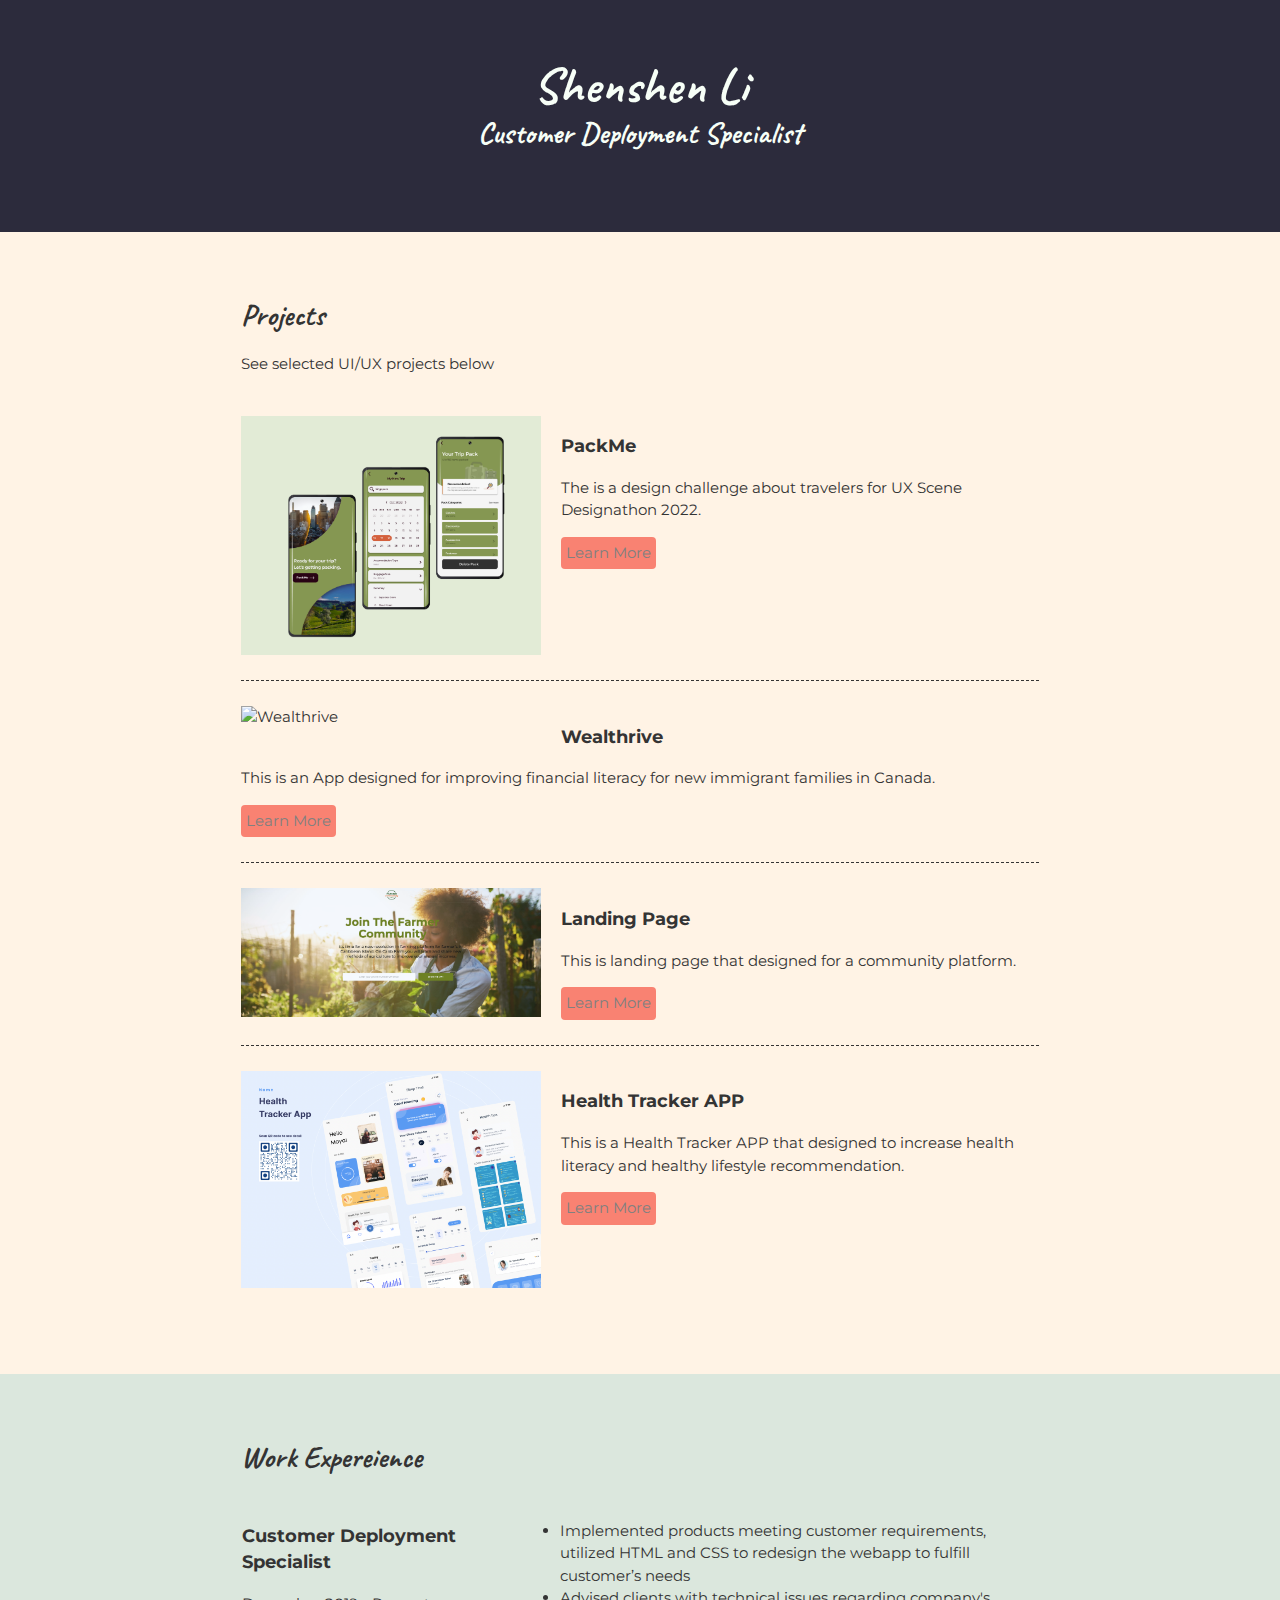
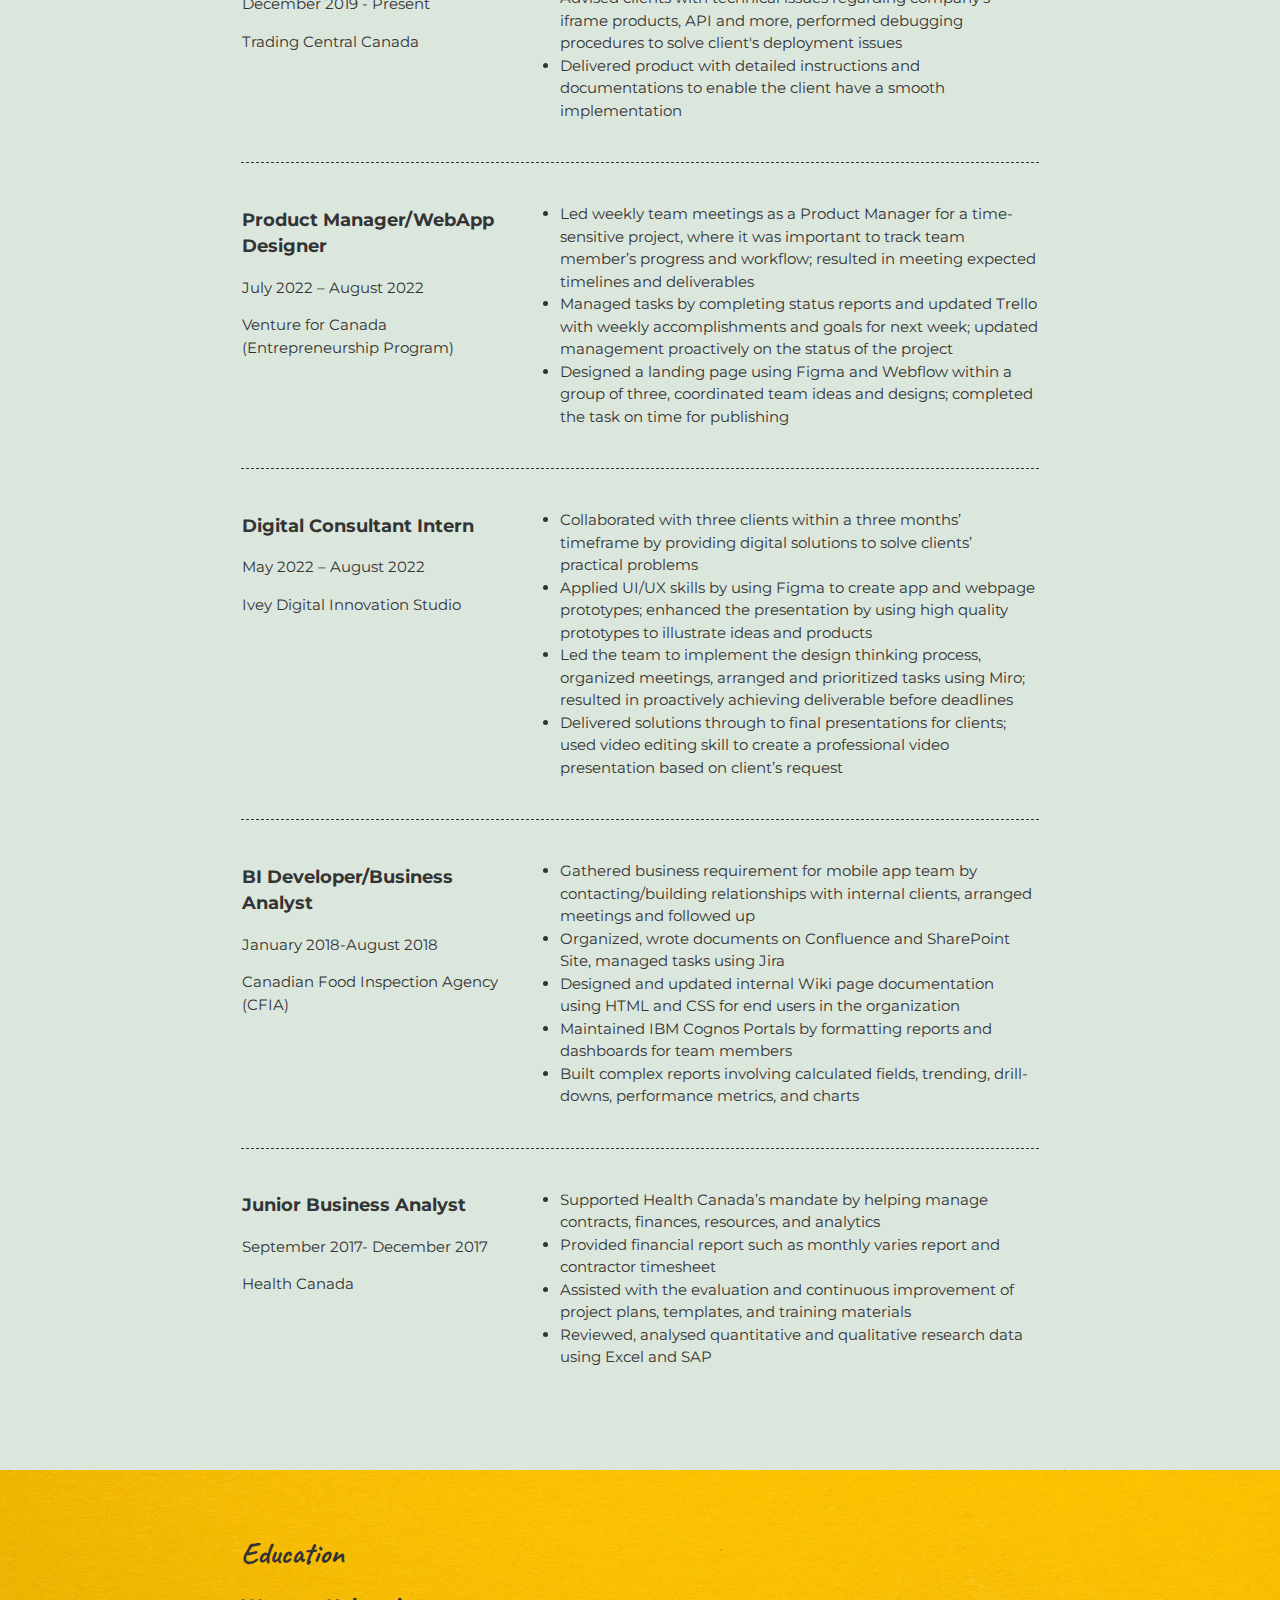
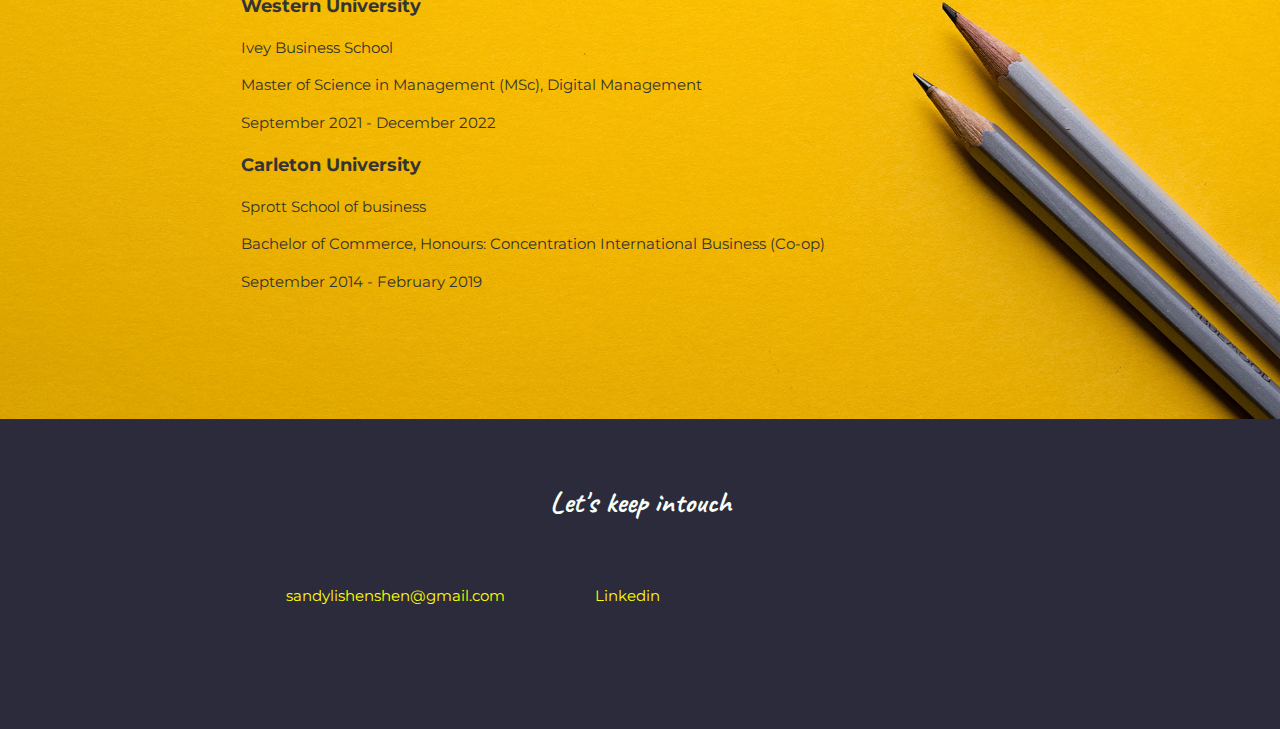
==== commit ea56e13d: "Update index.html" ====
--- a/index.html
+++ b/index.html
@@ -25,8 +25,7 @@
 				<p>See selected UI/UX projects below </p>
 				<section class="project-item">
 					<img src="Frame 1.png" alt="Devpost">
-					<h3>PackMe</h3>
-					<h5>October 2022</h5>
+					<h3>PackMe</h3> 
 					<p>The is a design challenge about travelers for UX Scene Designathon 2022. </p>
 					<a class="bth" href=" https://devpost.com/software/packme?ref_content=user-portfolio&ref_feature=in_progress" target="_blank">Learn More</a>	
 				</section>
@@ -34,21 +33,18 @@
 				<section class="project-item">
 					<img src="Group 1457.png" alt="Wealthrive">
 					<h3>Wealthrive</h3>
-					<h5>September 2022</h5>
 					<p>This is an App designed for improving financial literacy for new immigrant families in Canada. </p>
 					<a class="bth" href="https://devpost.com/software/wealthrive?ref_content=my-projects-tab&ref_feature=my_projects" target="_blank">Learn More</a>
 				</section>
 				<section class="project-item">
 					<img src="Screen Shot 2022-08-23 at 4.52.45 PM.png" alt="landing page">
 					<h3>Landing Page</h3>
-					<h5>Augest 2022</h5>
 					<p>This is landing page that designed for a community platform. </p>
 					<a class="bth" href="https://farmercommunity-landingpage.webflow.io/" target="_blank">Learn More</a>
 				</section>
 				<section class="project-item">
 					<img src="Screen Shot 2022-06-23 at 11.46.42 PM.png" alt="APP">
 					<h3>Health Tracker APP</h3>
-					<h5>July 2022</h5>
 					<p>This is a Health Tracker APP that designed to increase health literacy and healthy lifestyle recommendation.</p>
 					<a class="bth" href="https://www.figma.com/proto/565x7uOjhuaVOLy9iM3Ex4/Roche-Prototype?node-id=97%3A1540&scaling=scale-down&page-id=97%3A1268&starting-point-node-id=97%3A1540" target="_blank">Learn More</a>
 				</section>
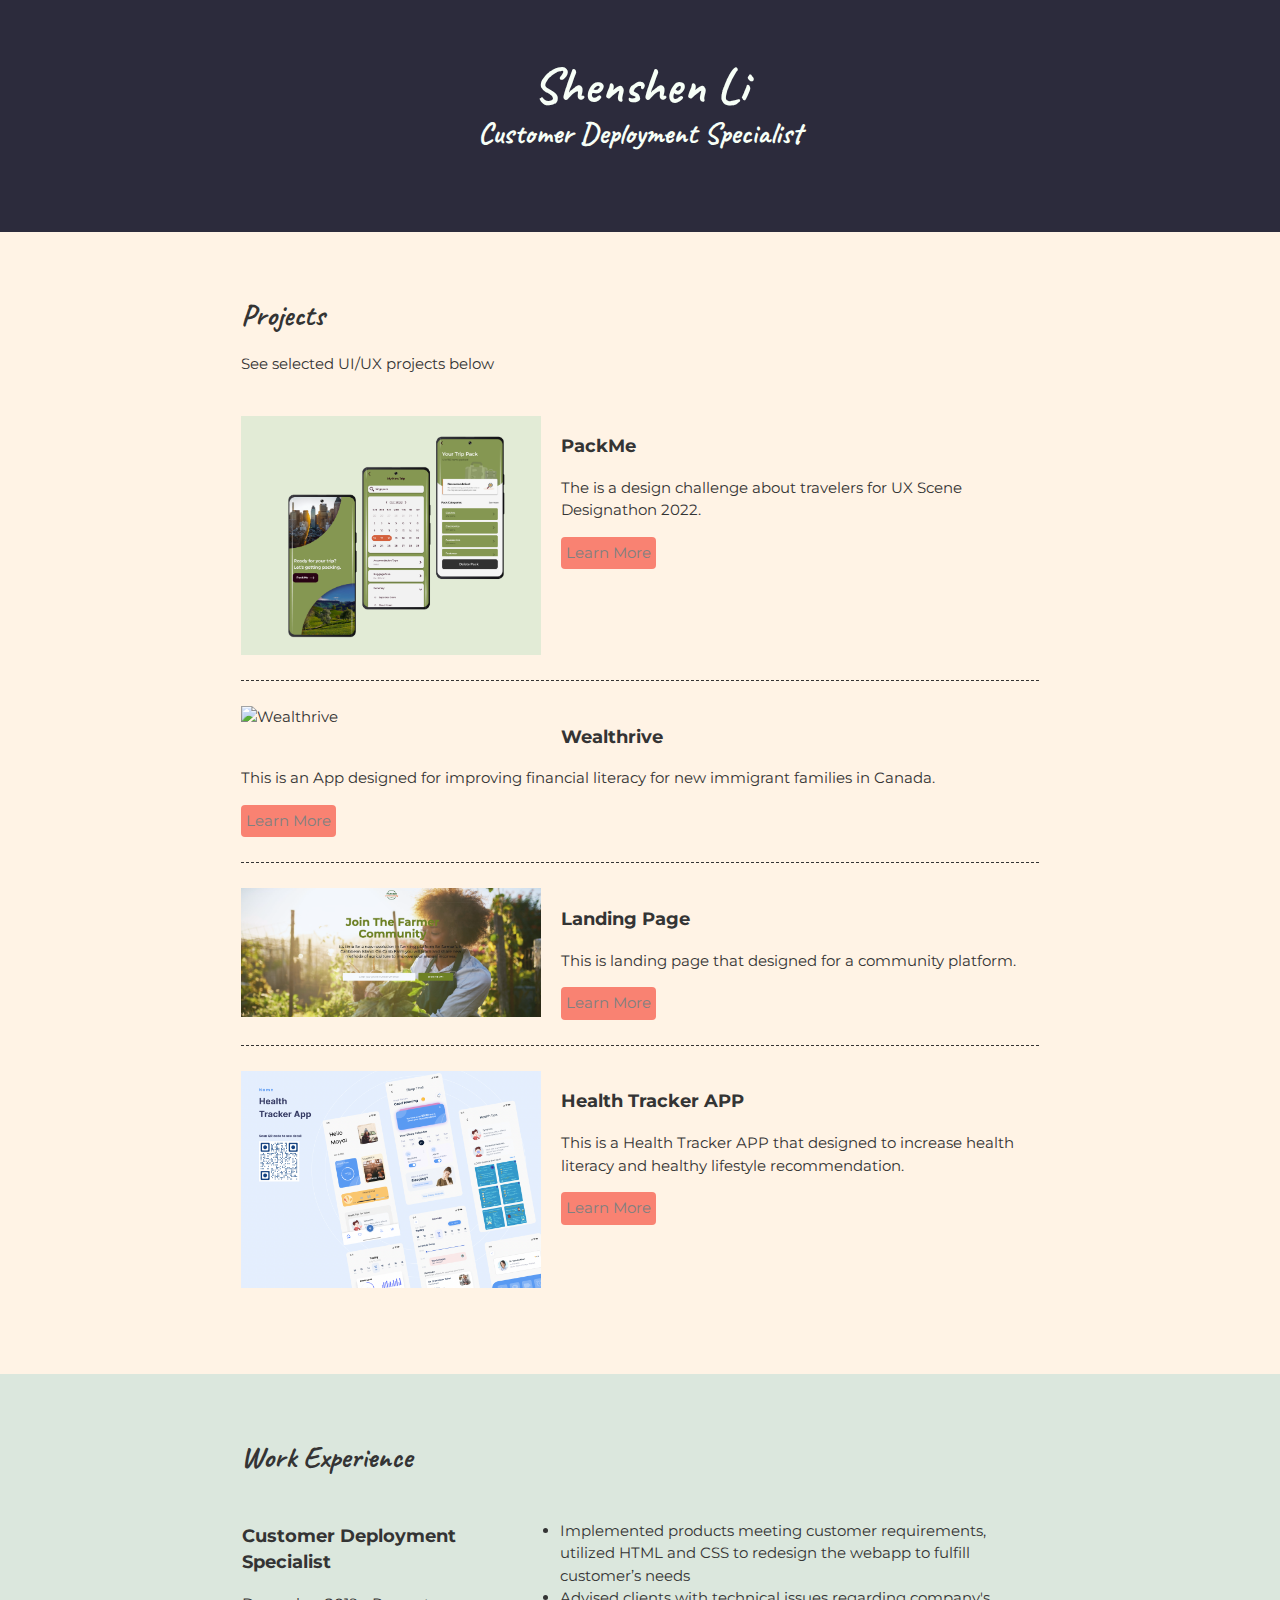
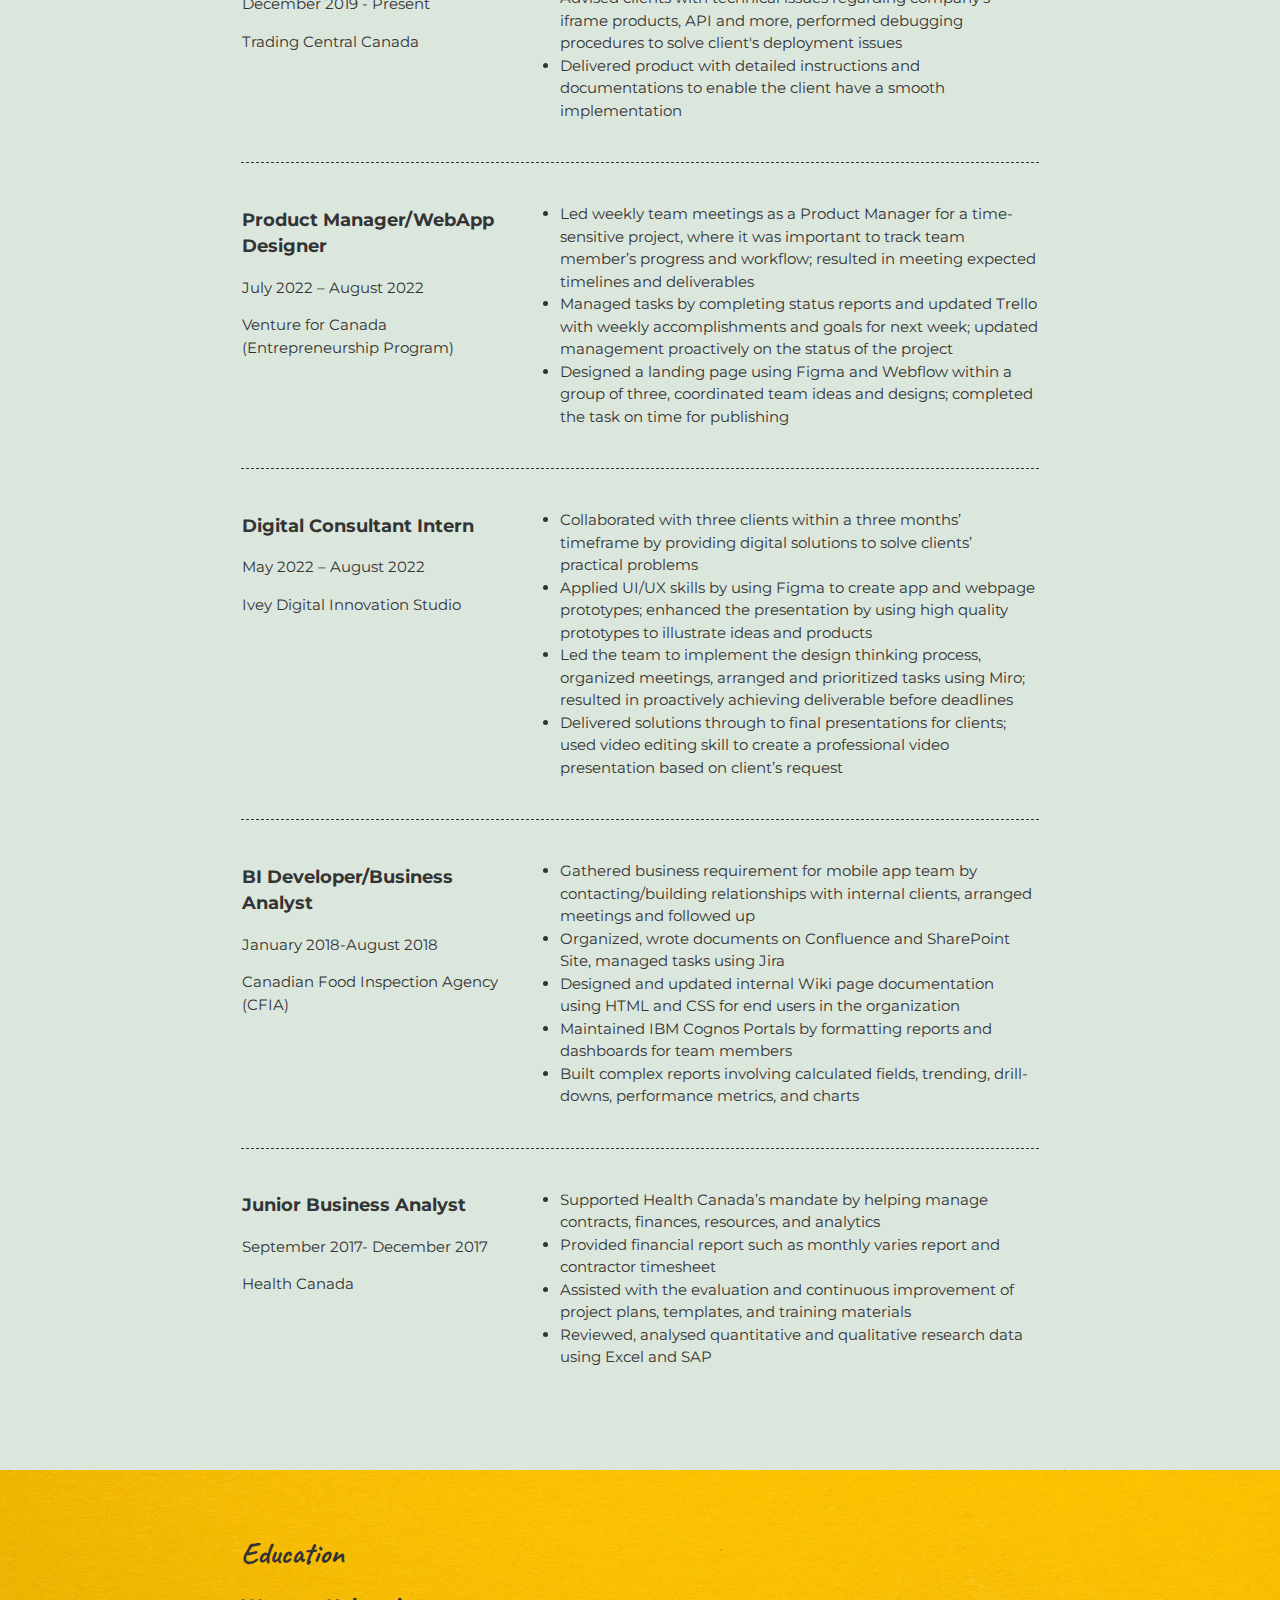
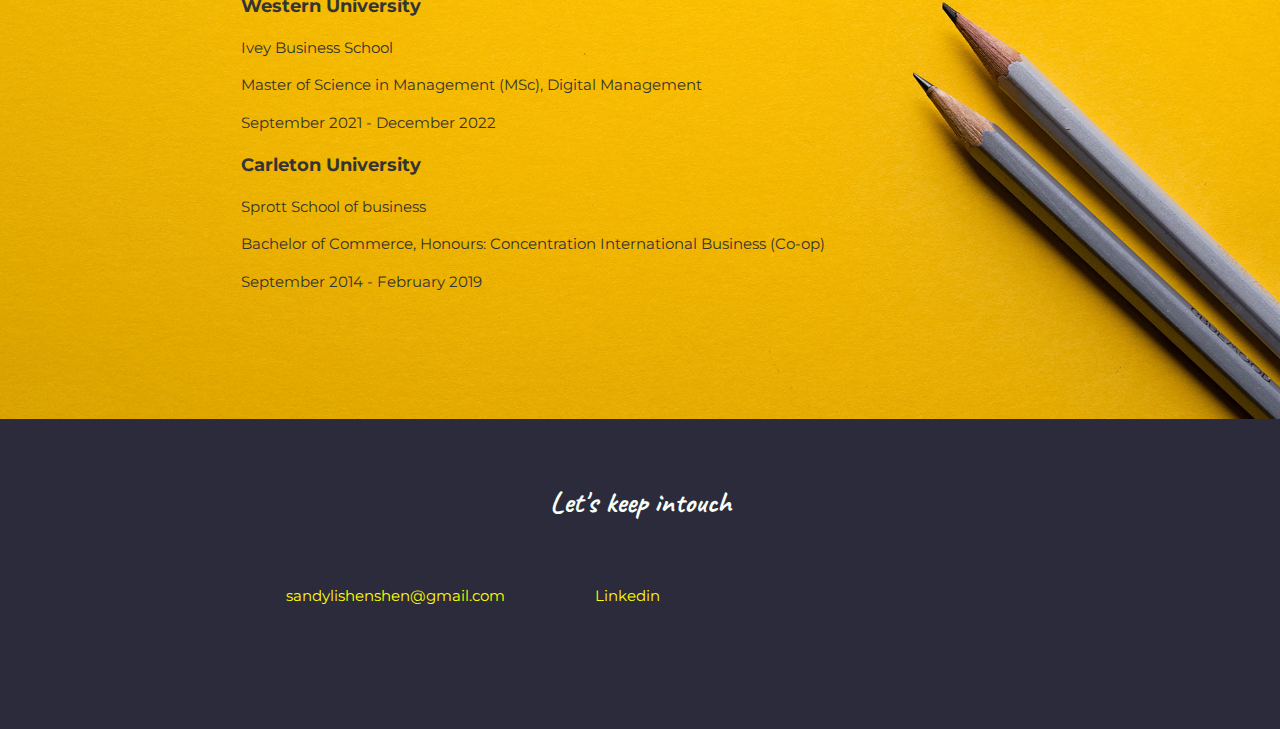
==== commit d2b91f81: "Update index.html" ====
--- a/index.html
+++ b/index.html
@@ -51,11 +51,11 @@
 
 			</div>
 		</section>
-<!-- .......................work expereience ................-->
+<!-- .......................work experience ................-->
 		
 		<section class="work">
 			<div class="content-wrap divider">
-				<h2>Work Expereience</h2>
+				<h2>Work Experience</h2>
 			<!-- job one -->
 				<section class="job-item">
 					<div class="job-detail">
